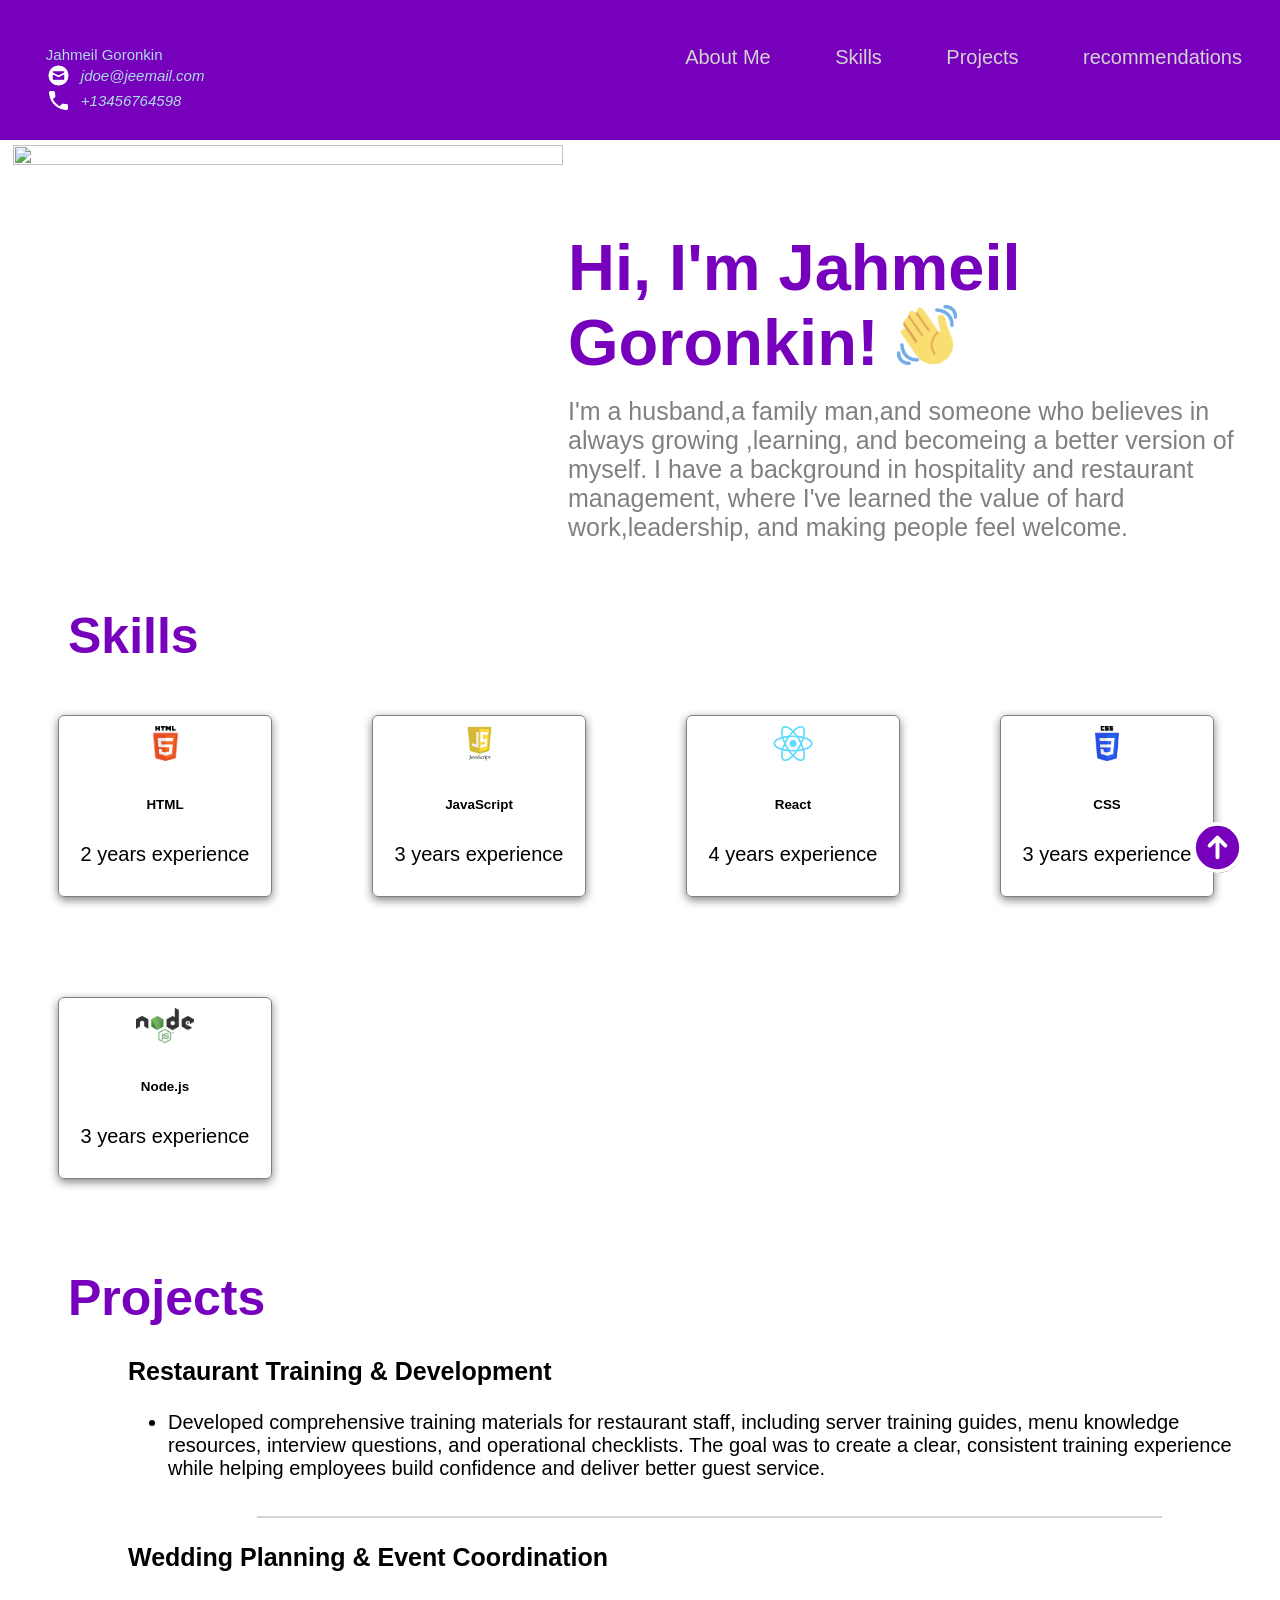
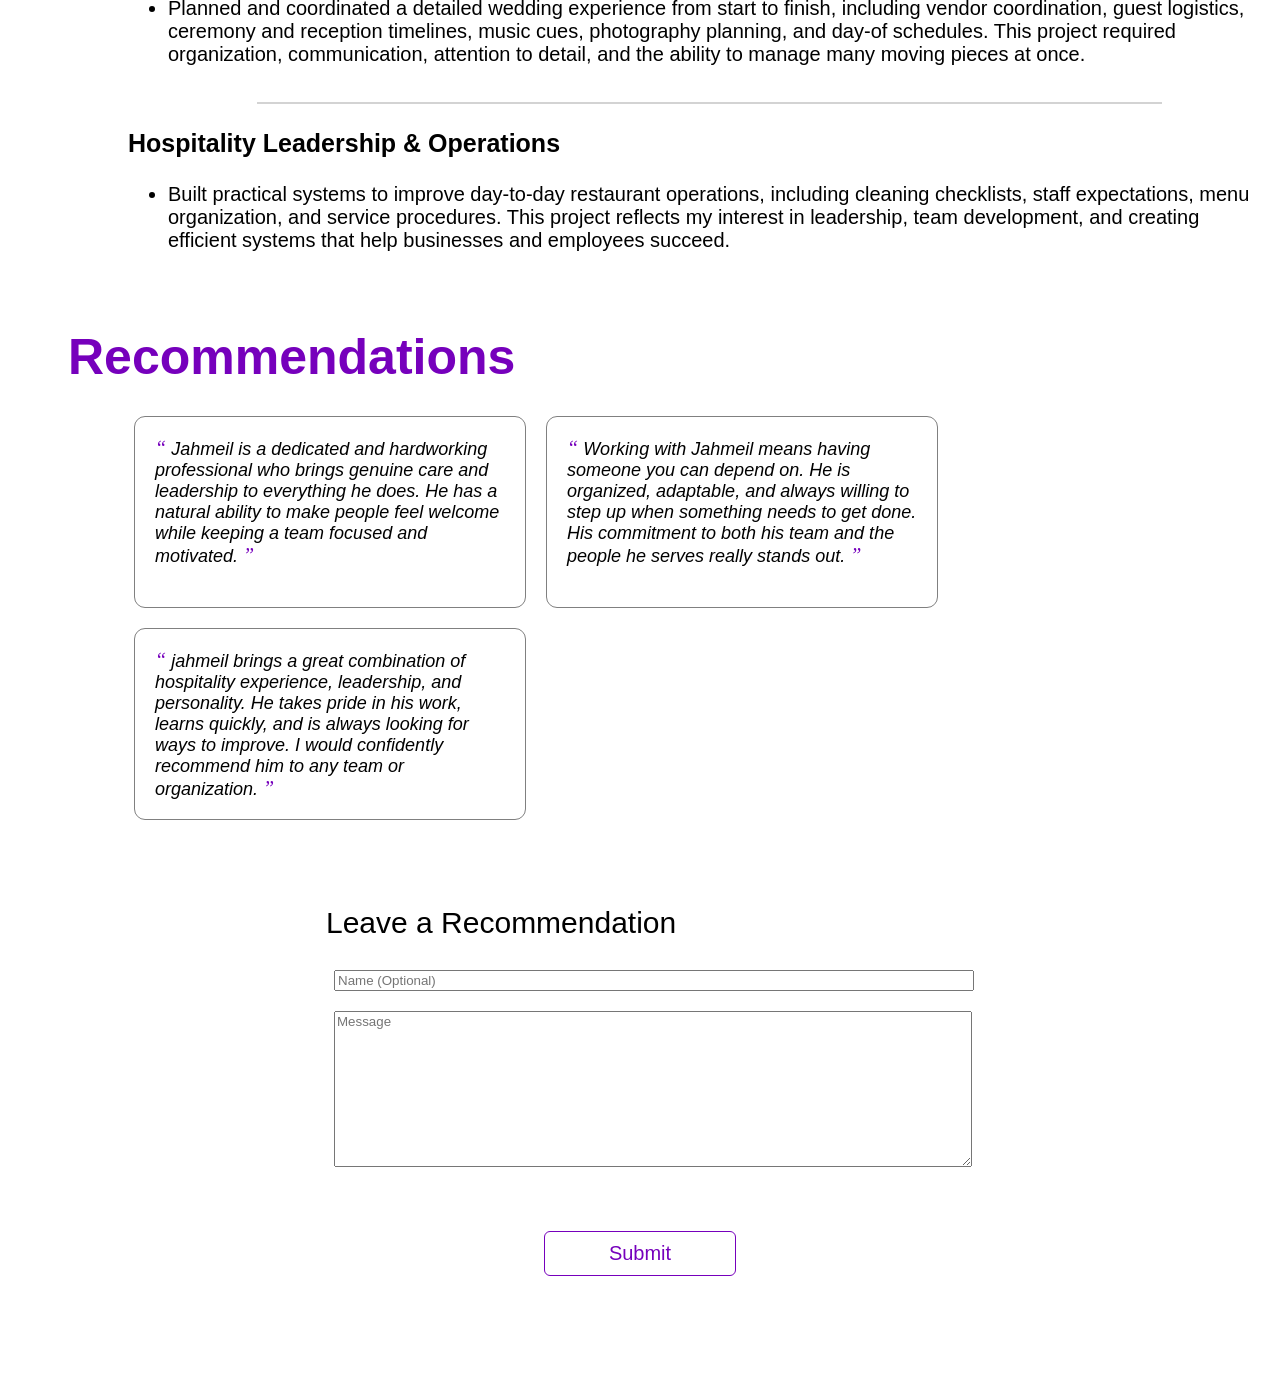
==== index.html @ 229aa53d "Add files via upload adding index.js, style.css & script.js" ====
<!DOCTYPE html>
<html>
  <head>
    <title>Jahmeil Goronkin - Portfolio</title>
    <link rel="stylesheet" href="./style.css"/>
    <script src="./script.js"></script>
  </head>
  <body>
    <!-- Navigation Bar -->
    <nav>
      <div id="home">
        <div class="profile_name">
          Jahmeil Goronkin
          <div class="contact_info">
            <img src="html_finalprojimages/envelope.png" alt="https://icons8.com/icon/124377/circled-envelope"/>
          jdoe@jeemail.com
        </div>
        <div style="clear:both;"></div>
        <div class="contact_info">
          <img src="html_finalprojimages/phone.png" alt="https://icons8.com/icon/124377/circled-envelope"/>
          +13456764598

        </div>
        </div>
        <div class="topdiv">
          <a class="topmenu" href="#about-me">About Me</a>
          <a class="topmenu" href="#Skills">Skills</a>
          <a class="topmenu" href="#Projects">Projects</a>
          <a class="topmenu" href="#Recommendations">recommendations</a>
          <!-- Add the links for Skills, Projects and Recommendation here -->

        </div>
      </div>    
    </nav>

    <!-- About Me -->
    <section id="about-me" class="container">
      <div>
        <img src="https://cdn.pixabay.com/photo/2026/09/01/17/53/creativecanvasdesign-ibex-10455058_1280.png" class="profile_image"/>
      </div>

      <div>
          <h1>
            Hi, I'm Jahmeil Goronkin! <img src="html_finalprojimages/waving-hand.png" width="60px"/>
          </h1>
          <p>
            I'm a husband,a family man,and someone who believes in always growing ,learning, and becomeing a better version of myself. I have a background in hospitality and restaurant management, where I've learned the value of hard work,leadership, and making people feel welcome.
          </p>
      </div>
    </section>
              
    <!-- Skills -->
    <section id="skills">
      <h2>Skills</h2>
      <div style="clear:both;"></div>

      <div class="all_skills">
        <div class="skill">
          <img src="html_finalprojimages/html5.png"/>
          <h6>HTML</h6>
          <p>2 years experience</p>
        </div>  

        <div class="skill">
          <img src="html_finalprojimages/js.jpeg"/>
          <h6>JavaScript</h6>
          <p>3 years experience</p>
        </div>  
        <div class="skill">
            <img src="html_finalprojimages/react.png"/>
            <h6>React</h6>
            <p>4 years experience</p>
          </div> 
          <div class="skill">
            <img src="html_finalprojimages/CSS3.png"/>
            <h6>CSS</h6>
            <p>3 years experience</p>
          </div>   
          <div class="skill">
            <img src="html_finalprojimages/node.png"/>
            <h6>Node.js</h6>
            <p>3 years experience</p>
          </div>  

        <!-- Add more skills here -->


      </div>
    </section>
          
    <!-- Projects -->
    <section class="projects" id="projects">
      <h2>
        Projects
      </h2>
      <div style="clear:both;"></div>

        <div id="projects-container" class="projects-container">
          <div class="project-card">
            <h3>Restaurant Training & Development</h3>
            <ul>
              <li>Developed comprehensive training materials for restaurant staff, including server training guides, menu knowledge resources, interview questions, and operational checklists. The goal was to create a clear, consistent training experience while helping employees build confidence and deliver better guest service.

              </li>
            </ul>
          </div>
          <hr>
          <div class="project-card">
            <h3>Wedding Planning & Event Coordination</h3>
            <ul>
              <li>Planned and coordinated a detailed wedding experience from start to finish, including vendor coordination, guest logistics, ceremony and reception timelines, music cues, photography planning, and day-of schedules. This project required organization, communication, attention to detail, and the ability to manage many moving pieces at once.</li>
            </ul>
          </div>
          <hr>
          <div class="project-card">
            <h3>Hospitality Leadership & Operations</h3>
            <ul>
              <li>Built practical systems to improve day-to-day restaurant operations, including cleaning checklists, staff expectations, menu organization, and service procedures. This project reflects my interest in leadership, team development, and creating efficient systems that help businesses and employees succeed.</li>
            </ul>
          </div>
    </div>
    </section>
    <div style="clear:both;"></div>

    <!-- Recommendations -->
    <section id="recommendations">
      <h2>Recommendations</h2>
      <div style="clear:both;"></div>
      <div class="all_recommendations" id="all_recommendations">
        <div class="recommendation">
          <span>&#8220;</span>
          Jahmeil is a dedicated and hardworking professional who brings genuine care and leadership to everything he does. He has a natural ability to make people feel welcome while keeping a team focused and motivated.
          <span>&#8221;</span>
        </div>
        <div class="recommendation">
          <span>&#8220;</span>
          Working with Jahmeil means having someone you can depend on. He is organized, adaptable, and always willing to step up when something needs to get done. His commitment to both his team and the people he serves really stands out.
          <span>&#8221;</span>
        </div>
        <div class="recommendation">
          <span>&#8220;</span>
          jahmeil brings a great combination of hospitality experience, leadership, and personality. He takes pride in his work, learns quickly, and is always looking for ways to improve. I would confidently recommend him to any team or organization.
          <span>&#8221;</span>
        </div>
      </div>
    </section>

    <!-- Recommendation Form -->
    <section id="contact">
      <div class="flex_center">
        <fieldset>
          <legend class="introduction">Leave a Recommendation</legend>          
          <input type="text" placeholder="Name (Optional)"> <br/>
          <textarea id="new_recommendation" cols="500" rows="10" placeholder="Message"></textarea>
          <div class="flex_center">
            <button id="recommend_btn" onclick="addRecommendation()">Submit</button>
          </div>
        </fieldset>
      </div>
    </section>

    <div class="iconbutton">
      <a href="#home">
        <svg xmlns="http://www.w3.org/2000/svg" fill="none" viewBox="0 0 24 24" stroke-width="1.5" stroke="white" width="63px">
            <path stroke-linecap="round" stroke-linejoin="round" d="M15 11.25l-3-3m0 0l-3 3m3-3v7.5M21 12a9 9 0 11-18 0 9 9 0 0118 0z" />
          </svg>
          
        <!--Add the code here for the logo to appear and the icon to be actionable-->
      </a>
    </div>

    <div class="popup" id="popup" class="flex_center">
      <img src="html_finalprojimages/checkmark--outline.svg"/>
      <h3>Thanks for leaving a recommendation!</h3>
      <button onclick="showPopup(false)">Ok</button>
    </div>
  </body>
</html>
---- style.css ----
body {
  font-family: 'Trebuchet MS', 'Lucida Sans Unicode', 'Lucida Grande', 'Lucida Sans', Arial, sans-serif;
}

/* Navigation Bar */

#home {
  background-color:  #7600bc;
  padding-bottom: 1cm;
  margin-left:-1cm;
  margin-right:-1cm;
  margin-top:-1cm;
  padding-top: 2cm;
  padding-bottom: 2cm;
  height: 5mm;
 }

.topmenu {
  color: lightgray;
  margin: 10px;
  padding: 20px;
  font-size: 20px;
  text-decoration:none;
}

.topmenu:hover {
  color: white;
  font-weight: bolder;
  text-decoration: underline;
  /* Add the styles here */
}

.topdiv {
  float: right;
  padding-right: 1cm;
}

.profile_name {
  float: left;
  padding-left: 2cm;
  color: lightblue;
  font-size: 15px;
}

.profile_name .contact_info {
  font-size: 15px;
  font-style: italic;
  display: flex;
  align-items: center;
  flex-direction: row;
}

.contact_info img {
  width:25px;
  margin-right: 10px;
  float:left;
}

/* Titles */

h2 {
  text-align: justify;
  font-size: 50px;
  text-align: center;
  float: left;
  color: #7600bc;
  margin: 30px;
  margin-left: 60px;
  margin-top: 40px;
  margin-bottom: 0px;
}

.introduction {
  text-align: justify;
  font-size: 30px;
  text-align: center;
  float: left;
  margin-top: 30px;
  margin-bottom: 20px;
  animation-duration: 5s;
  position: relative;
}

/* Used in the About Me sections */

.container {
  display: flex;
}

/* About Me */

.about-me {
  display: flex;
  align-items: center;
}

#about-me h1 {
  font-size: 65px;
  margin-top: 90px;
  color: #7600bc;
}

#about-me p {
  font-size: 25px;
  color: rgb(128, 128, 128);
  margin-top: -1cm;
}

.profile_image {
  width: 550px;
  height: fit-content;
  vertical-align: middle;
  margin: 5px;
}

/* Skills */

.all_skills {
  display: flex;
  flex-direction: row;
  flex-flow: wrap;
}

.skill {
  border: 1px solid gray;
  display: block;
  border-radius: 6px;
  text-align: center;
  margin: 50px;
  padding: 10px;
  width: 2in;
  font-size: 20px;
  box-shadow: 0 3px 10px gray;
}

.skill img {
  height: 35px;
  align-items: center;
}

.skills h6 {
  align-items: center;
  font-size: 20px;
  margin-block-start: 8px;
  margin-block-end: 5px;
  font-weight: bold;
} 

.skills p {
  align-items: center;
  font-size: 15px;
  color: gray;
  margin-block-start: 5px;
  margin-block-end: 5px;
} 

.flex_center {
  display: flex;
  align-items: center;
  justify-content: center;
}

/* Projects */

.projects-container {
  margin-top: 30px;
  margin-left: 60px;
}

.projects-container hr {
  border: 1px solid lightgray;
  width: 75%;
  margin-left: 5cm;
}

.project-card {
  margin: 0 15px 15px 30px;
  padding-bottom: 5px;
}

.project-card h3 {
  font-size: 25px;
  margin-left: 30px;
}

.project-card li {
  font-size: 20px;
  margin-left: 30px;
}

/* Recommendations */

.all_recommendations {
  display: flex;
  align-items: center;
  margin-left: 1in;
  flex-direction: row;
  flex-flow: wrap;
  padding: 20px;
}

.recommendation {
  font-style: italic;
  text-align: left;
  width: 21.875rem;
  padding: 1rem;
  background-color: #fff;
  border-radius: 11px;
  box-shadow: 0 3px 10px var(--primary-shadow);
  padding: 20px;
  margin: 10px;
  border:1px solid gray;
  font-size: 18px;
  height:150px
}

.recommendation span {
  color: #7600bc;
  font-size: 20px;
  font-family: 'Times New Roman', Times, serif;
}

/* Scroll to Top Button */

.iconbutton{
  width: 48px;
  height: 48px;
  border-radius: 100%;
  background-color: #7600bc;
  display: flex;
  align-items: center;
  justify-content: center;
  position: fixed;
  right: 3%;
  bottom: 3%;
  cursor: pointer;
}

/* Form Pop-up */

.popup {
  width:400px;
  background-color: #e8bcf0;
  border-radius: 3mm;
  top: 50%;
  left:50%;
  transform: translate(-50%,-50%);
  text-align: center;
  position: fixed;
  /* padding: 30px; */
  visibility: hidden;
}

.popup img {
  padding-top: 20px;
}

.popup button {
  background-color: #fff;
  border: 1px solid #7600bc;
  color: #7600bc;
  display: block;
  border-radius: 6px;
  text-align: center;
  margin: 50px;
  padding: 10px;
  width: 2in;
  font-size: 20px;
  margin-left: 25%;
}

.popup button:hover {
  background-color: #fff;
  border: 2px solid #7600bc;
  color: #7600bc;
  display: block;
  font-weight: bolder;
  text-align: center;
  cursor: pointer;
  margin-left: 25%;
}

/* Recommendation Form */

input, textarea {
  font-family: 'Trebuchet MS', 'Lucida Sans Unicode', 'Lucida Grande', 'Lucida Sans', Arial, sans-serif; 
  margin: 10px;  
  width:100%;
}

fieldset {
  display: flexbox;
  align-content: center;
  justify-content: center;  
  padding: 25px; 
  margin-left: 50px; 
  margin-right: 50px;   
  border: thin solid white;
  width: 50%;
}

/* Buttons */

button {
  background-color: #fff;
  border: 1px solid #7600bc;
  color: #7600bc;
  display: block;
  border-radius: 6px;
  text-align: center;
  margin: 50px;
  padding: 10px;
  width: 2in;
  font-size: 20px;
}

button:hover {
  background-color: #7600bc;
  border: 1px solid #7600bc;
  color: #fff;
  display: block;
  border-radius: 6px;
  text-align: center;
  cursor: pointer;
}
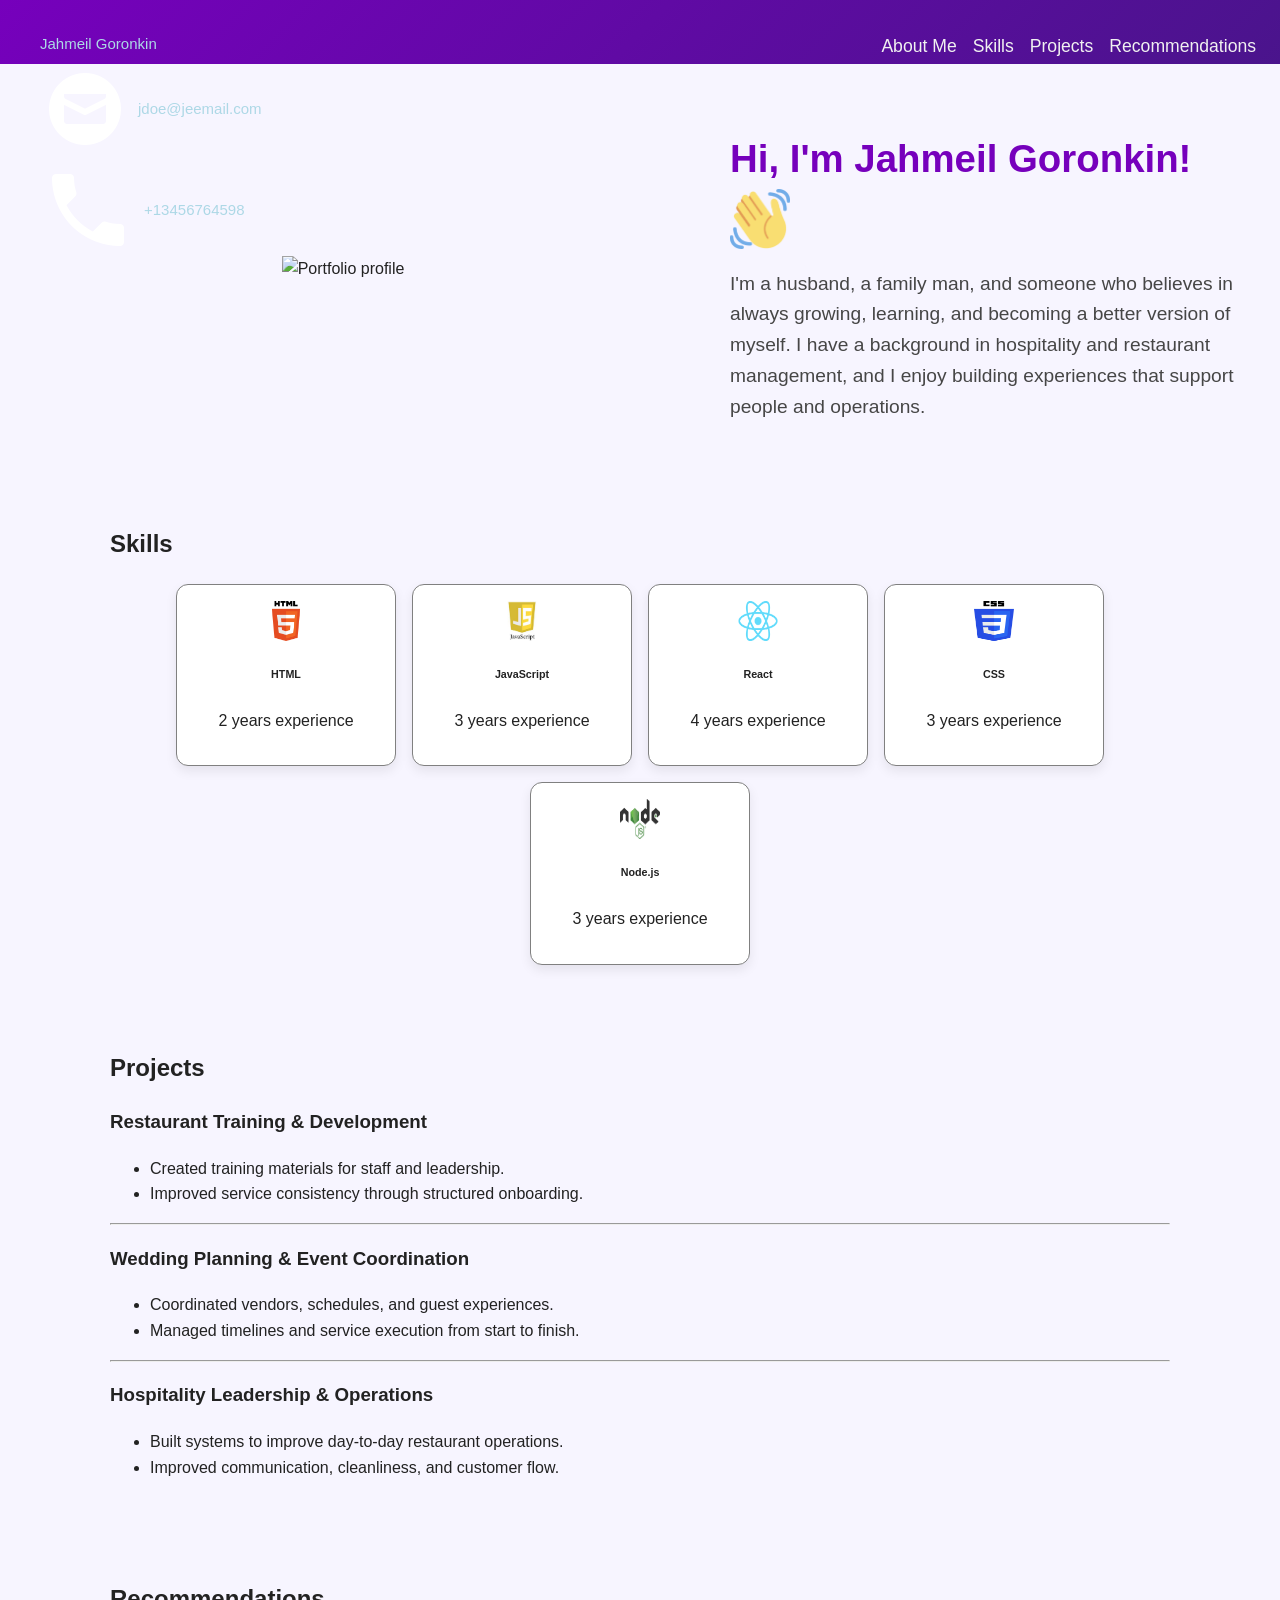
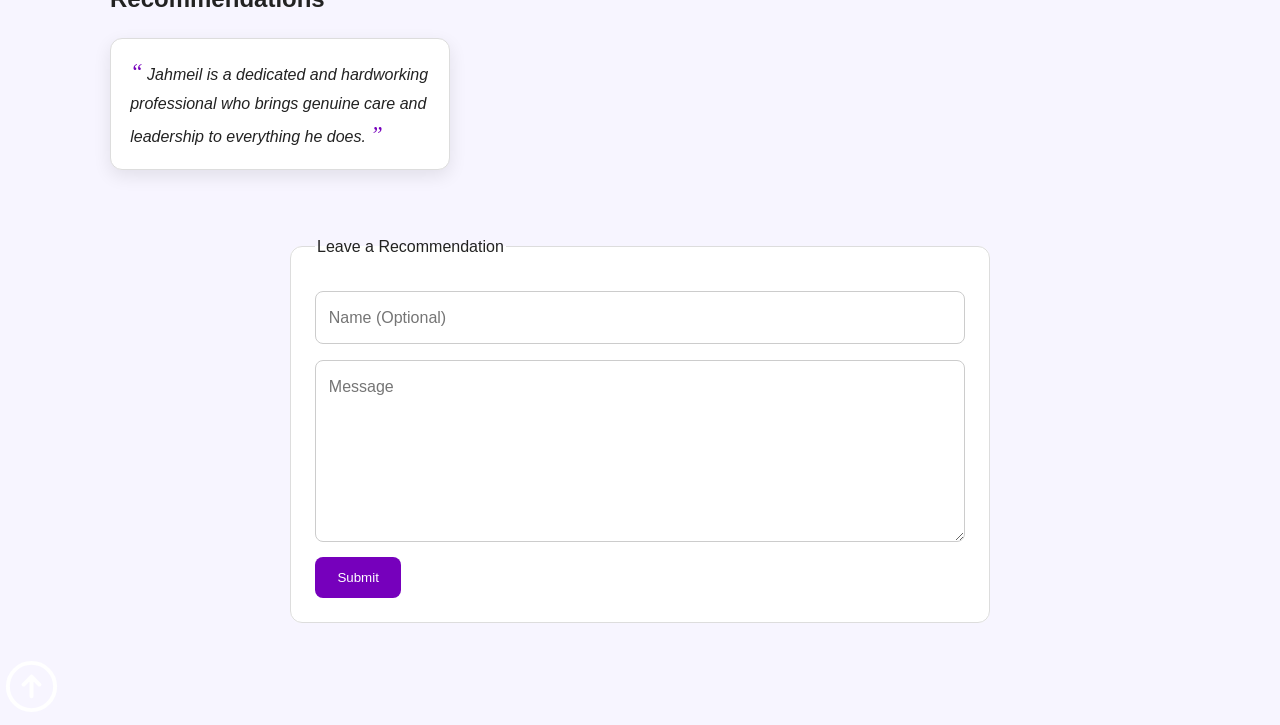
==== commit a00e6c14: "Improve portfolio layout, responsiveness, and accessibility while polishing content and recommendati" ====
--- a/index.html
+++ b/index.html
@@ -1,178 +1,157 @@
 <!DOCTYPE html>
-<html>
+<html lang="en">
   <head>
+    <meta charset="UTF-8" />
+    <meta name="viewport" content="width=device-width, initial-scale=1.0" />
     <title>Jahmeil Goronkin - Portfolio</title>
-    <link rel="stylesheet" href="./style.css"/>
-    <script src="./script.js"></script>
+    <link rel="stylesheet" href="./style.css" />
+    <script defer src="./script.js"></script>
   </head>
   <body>
-    <!-- Navigation Bar -->
     <nav>
       <div id="home">
         <div class="profile_name">
           Jahmeil Goronkin
           <div class="contact_info">
-            <img src="html_finalprojimages/envelope.png" alt="https://icons8.com/icon/124377/circled-envelope"/>
-          jdoe@jeemail.com
+            <img src="html_finalprojimages/envelope.png" alt="Email icon" />
+            jdoe@jeemail.com
+          </div>
+          <div class="contact_info">
+            <img src="html_finalprojimages/phone.png" alt="Phone icon" />
+            +13456764598
+          </div>
         </div>
-        <div style="clear:both;"></div>
-        <div class="contact_info">
-          <img src="html_finalprojimages/phone.png" alt="https://icons8.com/icon/124377/circled-envelope"/>
-          +13456764598
 
-        </div>
-        </div>
         <div class="topdiv">
           <a class="topmenu" href="#about-me">About Me</a>
-          <a class="topmenu" href="#Skills">Skills</a>
-          <a class="topmenu" href="#Projects">Projects</a>
-          <a class="topmenu" href="#Recommendations">recommendations</a>
-          <!-- Add the links for Skills, Projects and Recommendation here -->
-
+          <a class="topmenu" href="#skills">Skills</a>
+          <a class="topmenu" href="#projects">Projects</a>
+          <a class="topmenu" href="#recommendations">Recommendations</a>
         </div>
-      </div>    
+      </div>
     </nav>
 
-    <!-- About Me -->
-    <section id="about-me" class="container">
-      <div>
-        <img src="https://cdn.pixabay.com/photo/2026/09/01/17/53/creativecanvasdesign-ibex-10455058_1280.png" class="profile_image"/>
-      </div>
+    <main>
+      <section id="about-me" class="container">
+        <div>
+          <img
+            src="https://cdn.pixabay.com/photo/2026/09/01/17/53/creativecanvasdesign-ibex-10455058_1280.png"
+            class="profile_image"
+            alt="Portfolio profile"
+          />
+        </div>
 
-      <div>
+        <div>
           <h1>
-            Hi, I'm Jahmeil Goronkin! <img src="html_finalprojimages/waving-hand.png" width="60px"/>
+            Hi, I'm Jahmeil Goronkin!
+            <img src="html_finalprojimages/waving-hand.png" width="60" alt="Waving hand" />
           </h1>
           <p>
-            I'm a husband,a family man,and someone who believes in always growing ,learning, and becomeing a better version of myself. I have a background in hospitality and restaurant management, where I've learned the value of hard work,leadership, and making people feel welcome.
+            I'm a husband, a family man, and someone who believes in always growing,
+            learning, and becoming a better version of myself. I have a background in
+            hospitality and restaurant management, and I enjoy building experiences
+            that support people and operations.
           </p>
-      </div>
-    </section>
-              
-    <!-- Skills -->
-    <section id="skills">
-      <h2>Skills</h2>
-      <div style="clear:both;"></div>
+        </div>
+      </section>
 
-      <div class="all_skills">
-        <div class="skill">
-          <img src="html_finalprojimages/html5.png"/>
-          <h6>HTML</h6>
-          <p>2 years experience</p>
-        </div>  
-
-        <div class="skill">
-          <img src="html_finalprojimages/js.jpeg"/>
-          <h6>JavaScript</h6>
-          <p>3 years experience</p>
-        </div>  
-        <div class="skill">
-            <img src="html_finalprojimages/react.png"/>
+      <section id="skills">
+        <h2>Skills</h2>
+        <div class="all_skills">
+          <div class="skill">
+            <img src="html_finalprojimages/html5.png" alt="HTML icon" />
+            <h6>HTML</h6>
+            <p>2 years experience</p>
+          </div>
+          <div class="skill">
+            <img src="html_finalprojimages/js.jpeg" alt="JavaScript icon" />
+            <h6>JavaScript</h6>
+            <p>3 years experience</p>
+          </div>
+          <div class="skill">
+            <img src="html_finalprojimages/react.png" alt="React icon" />
             <h6>React</h6>
             <p>4 years experience</p>
-          </div> 
+          </div>
           <div class="skill">
-            <img src="html_finalprojimages/CSS3.png"/>
+            <img src="html_finalprojimages/CSS3.png" alt="CSS icon" />
             <h6>CSS</h6>
             <p>3 years experience</p>
-          </div>   
+          </div>
           <div class="skill">
-            <img src="html_finalprojimages/node.png"/>
+            <img src="html_finalprojimages/node.png" alt="Node.js icon" />
             <h6>Node.js</h6>
             <p>3 years experience</p>
-          </div>  
+          </div>
+        </div>
+      </section>
 
-        <!-- Add more skills here -->
-
-
-      </div>
-    </section>
-          
-    <!-- Projects -->
-    <section class="projects" id="projects">
-      <h2>
-        Projects
-      </h2>
-      <div style="clear:both;"></div>
-
-        <div id="projects-container" class="projects-container">
+      <section id="projects" class="projects">
+        <h2>Projects</h2>
+        <div class="projects-container">
           <div class="project-card">
             <h3>Restaurant Training & Development</h3>
             <ul>
-              <li>Developed comprehensive training materials for restaurant staff, including server training guides, menu knowledge resources, interview questions, and operational checklists. The goal was to create a clear, consistent training experience while helping employees build confidence and deliver better guest service.
-
-              </li>
+              <li>Created training materials for staff and leadership.</li>
+              <li>Improved service consistency through structured onboarding.</li>
             </ul>
           </div>
-          <hr>
+          <hr />
           <div class="project-card">
             <h3>Wedding Planning & Event Coordination</h3>
             <ul>
-              <li>Planned and coordinated a detailed wedding experience from start to finish, including vendor coordination, guest logistics, ceremony and reception timelines, music cues, photography planning, and day-of schedules. This project required organization, communication, attention to detail, and the ability to manage many moving pieces at once.</li>
+              <li>Coordinated vendors, schedules, and guest experiences.</li>
+              <li>Managed timelines and service execution from start to finish.</li>
             </ul>
           </div>
-          <hr>
+          <hr />
           <div class="project-card">
             <h3>Hospitality Leadership & Operations</h3>
             <ul>
-              <li>Built practical systems to improve day-to-day restaurant operations, including cleaning checklists, staff expectations, menu organization, and service procedures. This project reflects my interest in leadership, team development, and creating efficient systems that help businesses and employees succeed.</li>
+              <li>Built systems to improve day-to-day restaurant operations.</li>
+              <li>Improved communication, cleanliness, and customer flow.</li>
             </ul>
           </div>
-    </div>
-    </section>
-    <div style="clear:both;"></div>
+        </div>
+      </section>
 
-    <!-- Recommendations -->
-    <section id="recommendations">
-      <h2>Recommendations</h2>
-      <div style="clear:both;"></div>
-      <div class="all_recommendations" id="all_recommendations">
-        <div class="recommendation">
-          <span>&#8220;</span>
-          Jahmeil is a dedicated and hardworking professional who brings genuine care and leadership to everything he does. He has a natural ability to make people feel welcome while keeping a team focused and motivated.
-          <span>&#8221;</span>
+      <section id="recommendations">
+        <h2>Recommendations</h2>
+        <div class="all_recommendations" id="all_recommendations">
+          <div class="recommendation">
+            <span>“</span>
+            Jahmeil is a dedicated and hardworking professional who brings genuine care and leadership to everything he does.
+            <span>”</span>
+          </div>
         </div>
-        <div class="recommendation">
-          <span>&#8220;</span>
-          Working with Jahmeil means having someone you can depend on. He is organized, adaptable, and always willing to step up when something needs to get done. His commitment to both his team and the people he serves really stands out.
-          <span>&#8221;</span>
+      </section>
+
+      <section id="contact">
+        <div class="flex_center">
+          <fieldset>
+            <legend class="introduction">Leave a Recommendation</legend>
+            <input type="text" placeholder="Name (Optional)" aria-label="Name" />
+            <textarea id="new_recommendation" rows="6" placeholder="Message" aria-label="Recommendation"></textarea>
+            <div class="flex_center">
+              <button id="recommend_btn" type="button" onclick="addRecommendation()">Submit</button>
+            </div>
+          </fieldset>
         </div>
-        <div class="recommendation">
-          <span>&#8220;</span>
-          jahmeil brings a great combination of hospitality experience, leadership, and personality. He takes pride in his work, learns quickly, and is always looking for ways to improve. I would confidently recommend him to any team or organization.
-          <span>&#8221;</span>
-        </div>
-      </div>
-    </section>
+      </section>
+    </main>
 
-    <!-- Recommendation Form -->
-    <section id="contact">
-      <div class="flex_center">
-        <fieldset>
-          <legend class="introduction">Leave a Recommendation</legend>          
-          <input type="text" placeholder="Name (Optional)"> <br/>
-          <textarea id="new_recommendation" cols="500" rows="10" placeholder="Message"></textarea>
-          <div class="flex_center">
-            <button id="recommend_btn" onclick="addRecommendation()">Submit</button>
-          </div>
-        </fieldset>
-      </div>
-    </section>
-
-    <div class="iconbutton">
-      <a href="#home">
+    <div class="iconbutton" aria-label="Scroll to top">
+      <a href="#home" aria-label="Scroll to top">
         <svg xmlns="http://www.w3.org/2000/svg" fill="none" viewBox="0 0 24 24" stroke-width="1.5" stroke="white" width="63px">
-            <path stroke-linecap="round" stroke-linejoin="round" d="M15 11.25l-3-3m0 0l-3 3m3-3v7.5M21 12a9 9 0 11-18 0 9 9 0 0118 0z" />
-          </svg>
-          
-        <!--Add the code here for the logo to appear and the icon to be actionable-->
+          <path stroke-linecap="round" stroke-linejoin="round" d="M15 11.25l-3-3m0 0l-3 3m3-3v7.5M21 12a9 9 0 11-18 0 9 9 0 0118 0z" />
+        </svg>
       </a>
     </div>
 
-    <div class="popup" id="popup" class="flex_center">
-      <img src="html_finalprojimages/checkmark--outline.svg"/>
+    <div class="popup" id="popup" aria-hidden="true">
+      <img src="html_finalprojimages/checkmark--outline.svg" alt="Success check mark" />
       <h3>Thanks for leaving a recommendation!</h3>
-      <button onclick="showPopup(false)">Ok</button>
+      <button type="button" onclick="showPopup(false)">Ok</button>
     </div>
   </body>
 </html>
--- a/style.css
+++ b/style.css
@@ -1,325 +1,196 @@
-body {
-  font-family: 'Trebuchet MS', 'Lucida Sans Unicode', 'Lucida Grande', 'Lucida Sans', Arial, sans-serif;
+* {
+  box-sizing: border-box;
 }
 
-/* Navigation Bar */
+html {
+  scroll-behavior: smooth;
+}
+
+body {
+  margin: 0;
+  font-family: "Trebuchet MS", "Lucida Sans Unicode", "Lucida Grande", "Lucida Sans", Arial, sans-serif;
+  line-height: 1.6;
+  color: #222;
+  background: #f7f5ff;
+}
+
+img {
+  max-width: 100%;
+  display: block;
+}
 
 #home {
-  background-color:  #7600bc;
-  padding-bottom: 1cm;
-  margin-left:-1cm;
-  margin-right:-1cm;
-  margin-top:-1cm;
-  padding-top: 2cm;
-  padding-bottom: 2cm;
-  height: 5mm;
- }
-
-.topmenu {
-  color: lightgray;
-  margin: 10px;
-  padding: 20px;
-  font-size: 20px;
-  text-decoration:none;
+  background: linear-gradient(135deg, #7600bc, #4a148c);
+  padding: 2rem 1.5rem;
 }
 
-.topmenu:hover {
-  color: white;
-  font-weight: bolder;
-  text-decoration: underline;
-  /* Add the styles here */
+.profile_name {
+  float: left;
+  color: lightblue;
+  font-size: 15px;
+  padding-left: 1rem;
+}
+
+.contact_info {
+  display: flex;
+  align-items: center;
+  gap: 0.5rem;
+  margin-top: 0.5rem;
 }
 
 .topdiv {
   float: right;
-  padding-right: 1cm;
+  display: flex;
+  gap: 1rem;
+  flex-wrap: wrap;
 }
 
-.profile_name {
-  float: left;
-  padding-left: 2cm;
-  color: lightblue;
-  font-size: 15px;
+.topmenu {
+  color: #f1f1f1;
+  text-decoration: none;
+  font-size: 1.1rem;
 }
 
-.profile_name .contact_info {
-  font-size: 15px;
-  font-style: italic;
-  display: flex;
-  align-items: center;
-  flex-direction: row;
+.topmenu:hover {
+  color: #fff;
+  font-weight: 700;
+  text-decoration: underline;
 }
 
-.contact_info img {
-  width:25px;
-  margin-right: 10px;
-  float:left;
+.container,
+#skills,
+#projects,
+#recommendations,
+#contact {
+  max-width: 1100px;
+  margin: 0 auto;
+  padding: 2rem 1.25rem;
 }
 
-/* Titles */
-
-h2 {
-  text-align: justify;
-  font-size: 50px;
-  text-align: center;
-  float: left;
-  color: #7600bc;
-  margin: 30px;
-  margin-left: 60px;
-  margin-top: 40px;
-  margin-bottom: 0px;
-}
-
-.introduction {
-  text-align: justify;
-  font-size: 30px;
-  text-align: center;
-  float: left;
-  margin-top: 30px;
-  margin-bottom: 20px;
-  animation-duration: 5s;
-  position: relative;
-}
-
-/* Used in the About Me sections */
-
-.container {
-  display: flex;
-}
-
-/* About Me */
-
-.about-me {
-  display: flex;
+#about-me {
+  display: grid;
+  grid-template-columns: 1.1fr 1.4fr;
   align-items: center;
+  gap: 2rem;
 }
 
 #about-me h1 {
-  font-size: 65px;
-  margin-top: 90px;
+  font-size: clamp(2.2rem, 3vw, 4rem);
   color: #7600bc;
+  margin-bottom: 1rem;
 }
 
 #about-me p {
-  font-size: 25px;
-  color: rgb(128, 128, 128);
-  margin-top: -1cm;
+  font-size: 1.2rem;
+  color: rgb(70, 70, 70);
 }
-
-.profile_image {
-  width: 550px;
-  height: fit-content;
-  vertical-align: middle;
-  margin: 5px;
-}
-
-/* Skills */
 
 .all_skills {
   display: flex;
-  flex-direction: row;
-  flex-flow: wrap;
+  flex-wrap: wrap;
+  justify-content: center;
+  gap: 1rem;
 }
 
 .skill {
   border: 1px solid gray;
-  display: block;
-  border-radius: 6px;
+  border-radius: 12px;
+  background: white;
+  padding: 1rem;
+  width: 220px;
   text-align: center;
-  margin: 50px;
-  padding: 10px;
-  width: 2in;
-  font-size: 20px;
-  box-shadow: 0 3px 10px gray;
+  box-shadow: 0 5px 12px rgba(0, 0, 0, 0.08);
 }
 
 .skill img {
-  height: 35px;
-  align-items: center;
-}
-
-.skills h6 {
-  align-items: center;
-  font-size: 20px;
-  margin-block-start: 8px;
-  margin-block-end: 5px;
-  font-weight: bold;
-} 
-
-.skills p {
-  align-items: center;
-  font-size: 15px;
-  color: gray;
-  margin-block-start: 5px;
-  margin-block-end: 5px;
-} 
-
-.flex_center {
-  display: flex;
-  align-items: center;
-  justify-content: center;
-}
-
-/* Projects */
-
-.projects-container {
-  margin-top: 30px;
-  margin-left: 60px;
-}
-
-.projects-container hr {
-  border: 1px solid lightgray;
-  width: 75%;
-  margin-left: 5cm;
-}
-
-.project-card {
-  margin: 0 15px 15px 30px;
-  padding-bottom: 5px;
-}
-
-.project-card h3 {
-  font-size: 25px;
-  margin-left: 30px;
-}
-
-.project-card li {
-  font-size: 20px;
-  margin-left: 30px;
-}
-
-/* Recommendations */
-
-.all_recommendations {
-  display: flex;
-  align-items: center;
-  margin-left: 1in;
-  flex-direction: row;
-  flex-flow: wrap;
-  padding: 20px;
+  width: 40px;
+  height: 40px;
+  margin: 0 auto 0.5rem;
 }
 
 .recommendation {
+  width: min(100%, 340px);
+  background: white;
+  border: 1px solid #ddd;
+  border-radius: 12px;
+  padding: 1rem 1.2rem;
+  box-shadow: 0 6px 18px rgba(0, 0, 0, 0.09);
   font-style: italic;
-  text-align: left;
-  width: 21.875rem;
-  padding: 1rem;
-  background-color: #fff;
-  border-radius: 11px;
-  box-shadow: 0 3px 10px var(--primary-shadow);
-  padding: 20px;
-  margin: 10px;
-  border:1px solid gray;
-  font-size: 18px;
-  height:150px
+}
+
+.recommendation p {
+  margin: 0;
+  display: inline;
 }
 
 .recommendation span {
   color: #7600bc;
-  font-size: 20px;
-  font-family: 'Times New Roman', Times, serif;
+  font-size: 1.4rem;
+  font-family: "Times New Roman", serif;
 }
 
-/* Scroll to Top Button */
-
-.iconbutton{
-  width: 48px;
-  height: 48px;
-  border-radius: 100%;
-  background-color: #7600bc;
-  display: flex;
-  align-items: center;
-  justify-content: center;
+.popup {
+  width: 400px;
+  max-width: 90vw;
+  background-color: #e8bcf0;
+  border-radius: 12px;
   position: fixed;
-  right: 3%;
-  bottom: 3%;
-  cursor: pointer;
-}
-
-/* Form Pop-up */
-
-.popup {
-  width:400px;
-  background-color: #e8bcf0;
-  border-radius: 3mm;
   top: 50%;
-  left:50%;
-  transform: translate(-50%,-50%);
+  left: 50%;
+  transform: translate(-50%, -50%);
   text-align: center;
-  position: fixed;
-  /* padding: 30px; */
+  padding: 1rem;
   visibility: hidden;
-}
-
-.popup img {
-  padding-top: 20px;
-}
-
-.popup button {
-  background-color: #fff;
-  border: 1px solid #7600bc;
-  color: #7600bc;
-  display: block;
-  border-radius: 6px;
-  text-align: center;
-  margin: 50px;
-  padding: 10px;
-  width: 2in;
-  font-size: 20px;
-  margin-left: 25%;
-}
-
-.popup button:hover {
-  background-color: #fff;
-  border: 2px solid #7600bc;
-  color: #7600bc;
-  display: block;
-  font-weight: bolder;
-  text-align: center;
-  cursor: pointer;
-  margin-left: 25%;
-}
-
-/* Recommendation Form */
-
-input, textarea {
-  font-family: 'Trebuchet MS', 'Lucida Sans Unicode', 'Lucida Grande', 'Lucida Sans', Arial, sans-serif; 
-  margin: 10px;  
-  width:100%;
+  z-index: 1000;
 }
 
 fieldset {
-  display: flexbox;
-  align-content: center;
-  justify-content: center;  
-  padding: 25px; 
-  margin-left: 50px; 
-  margin-right: 50px;   
-  border: thin solid white;
-  width: 50%;
+  width: min(100%, 700px);
+  margin: 0 auto;
+  padding: 1.5rem;
+  border: 1px solid #ddd;
+  border-radius: 12px;
+  background: white;
 }
 
-/* Buttons */
+input,
+textarea {
+  width: 100%;
+  margin: 0.5rem 0;
+  padding: 0.8rem;
+  border: 1px solid #ccc;
+  border-radius: 8px;
+  font: inherit;
+}
 
 button {
-  background-color: #fff;
-  border: 1px solid #7600bc;
-  color: #7600bc;
-  display: block;
-  border-radius: 6px;
-  text-align: center;
-  margin: 50px;
-  padding: 10px;
-  width: 2in;
-  font-size: 20px;
+  background: #7600bc;
+  color: white;
+  border: none;
+  border-radius: 8px;
+  padding: 0.8rem 1.4rem;
+  cursor: pointer;
+  transition: 0.2s ease;
 }
 
 button:hover {
-  background-color: #7600bc;
-  border: 1px solid #7600bc;
-  color: #fff;
-  display: block;
-  border-radius: 6px;
-  text-align: center;
-  cursor: pointer;
-}+  background: #4a148c;
+}
+
+@media (max-width: 768px) {
+  #about-me {
+    grid-template-columns: 1fr;
+  }
+
+  .topdiv {
+    float: none;
+    width: 100%;
+    justify-content: center;
+    margin-top: 1rem;
+  }
+
+  .profile_name {
+    float: none;
+    padding-left: 0;
+  }
+}
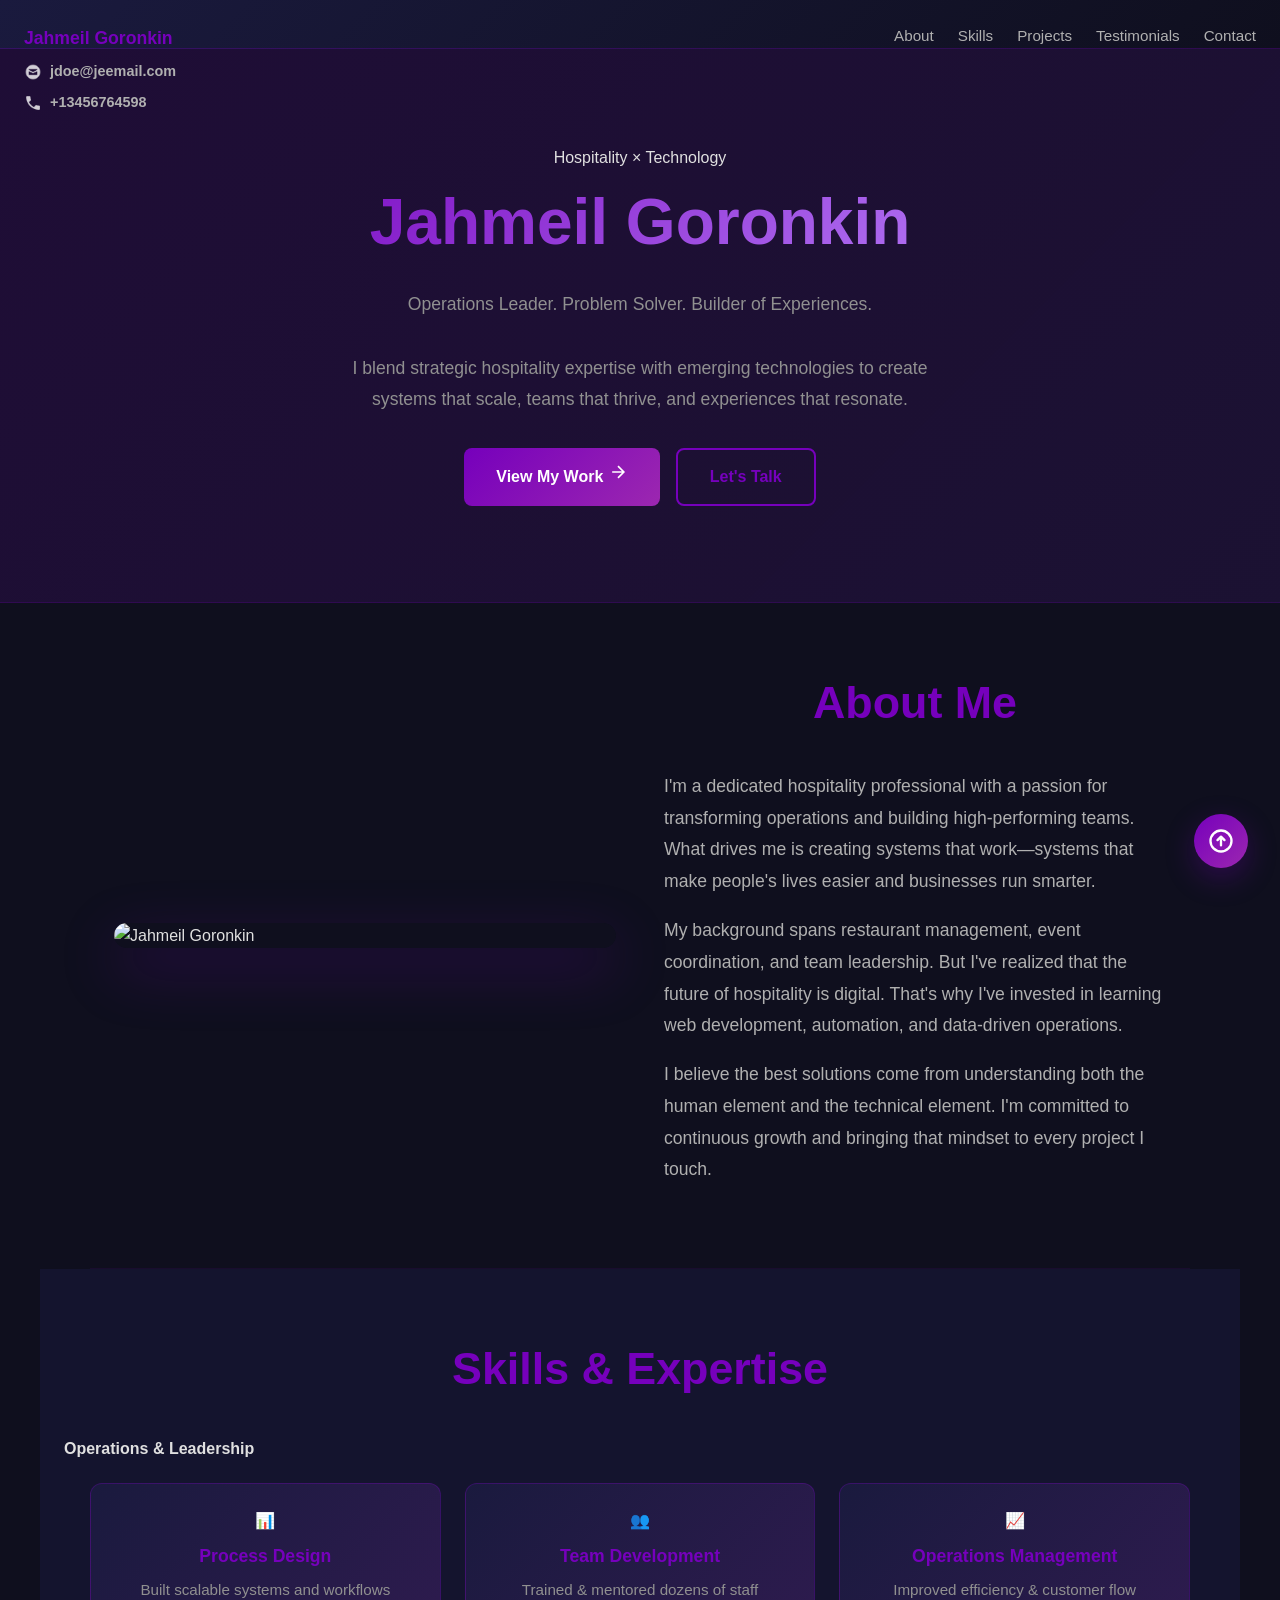
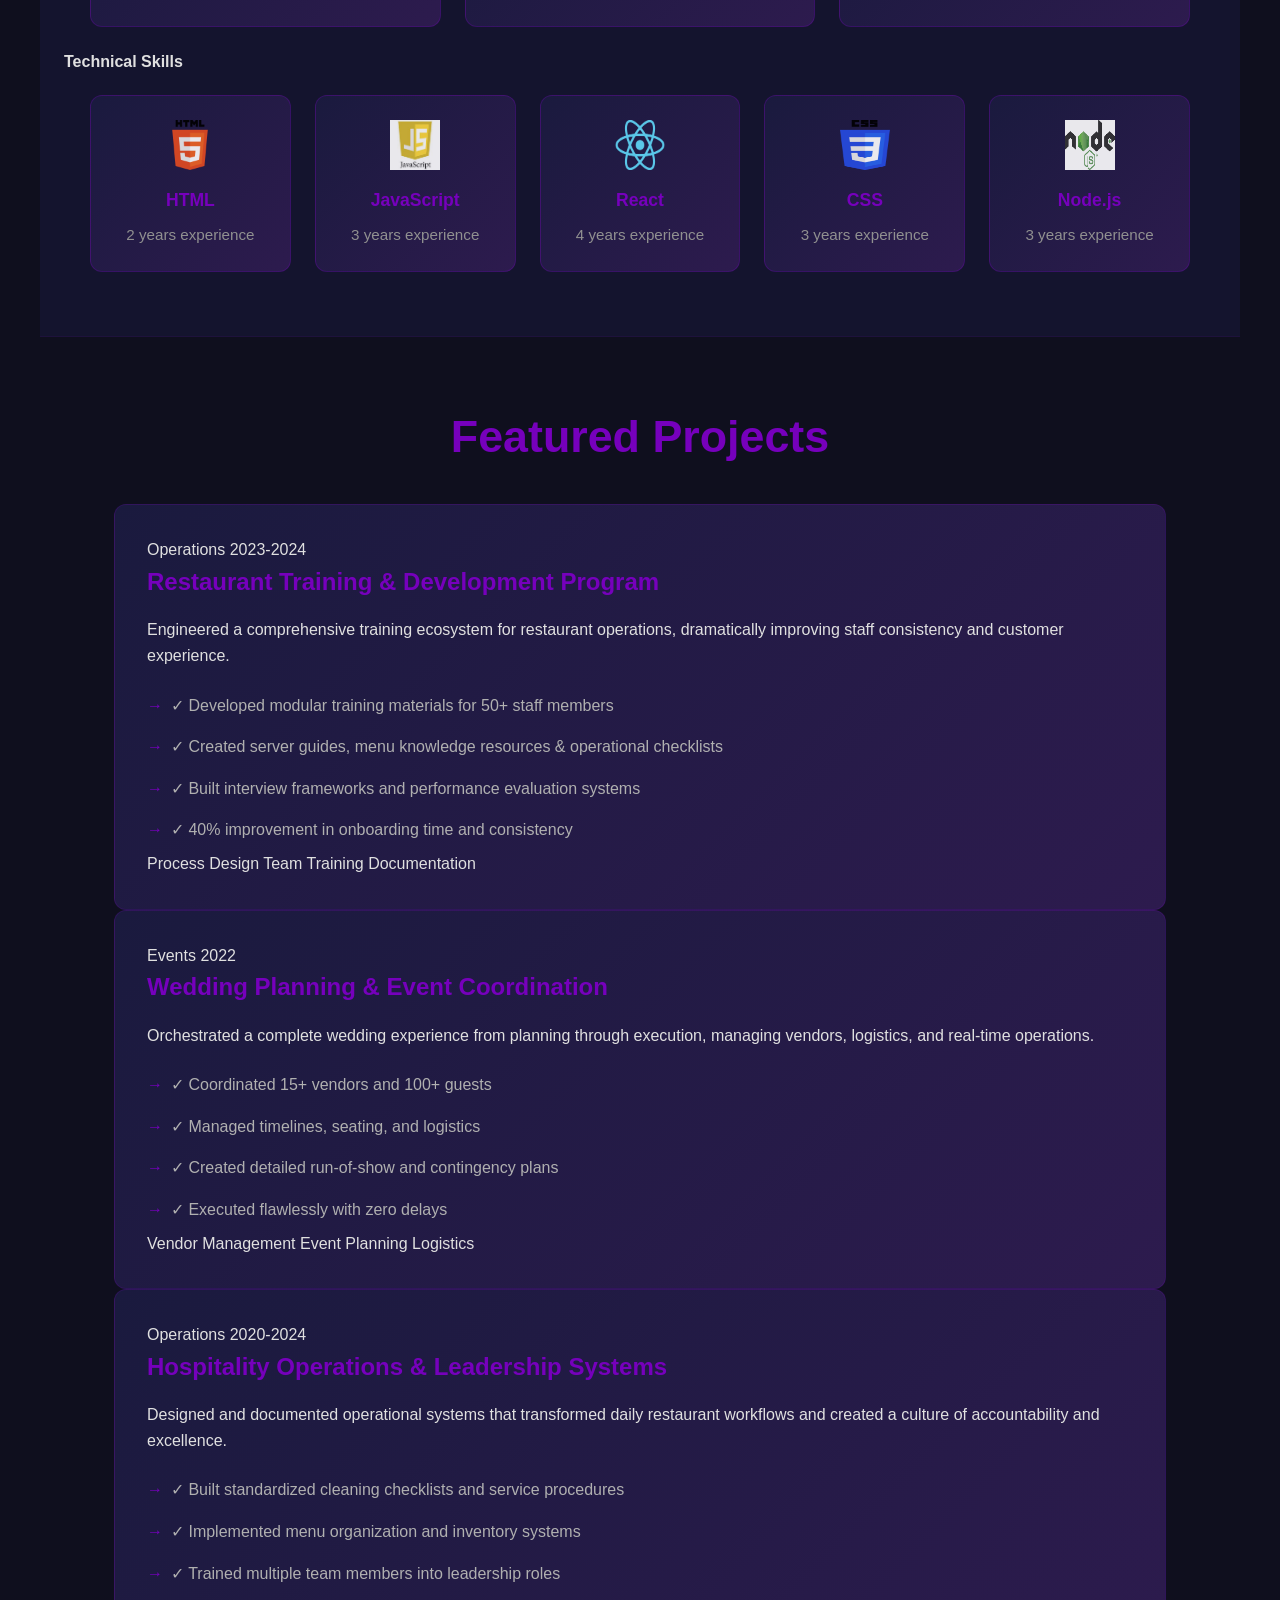
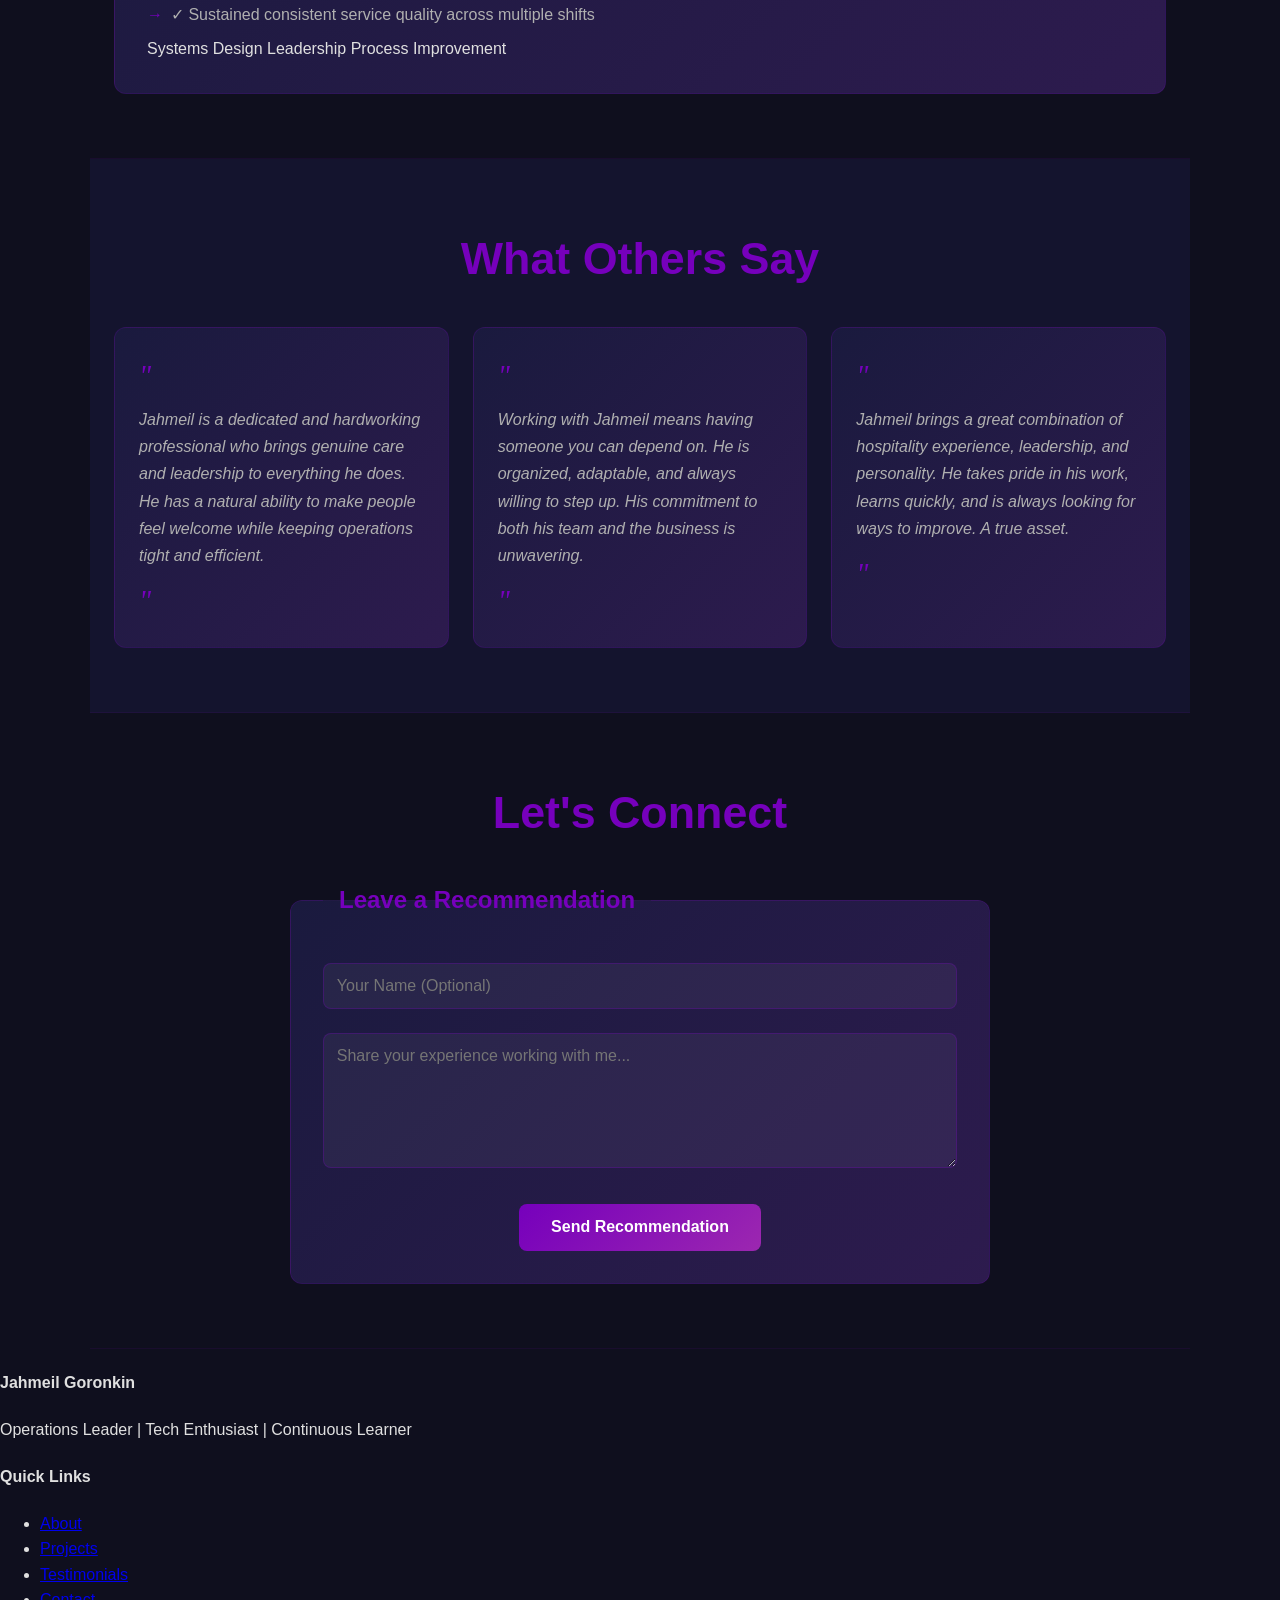
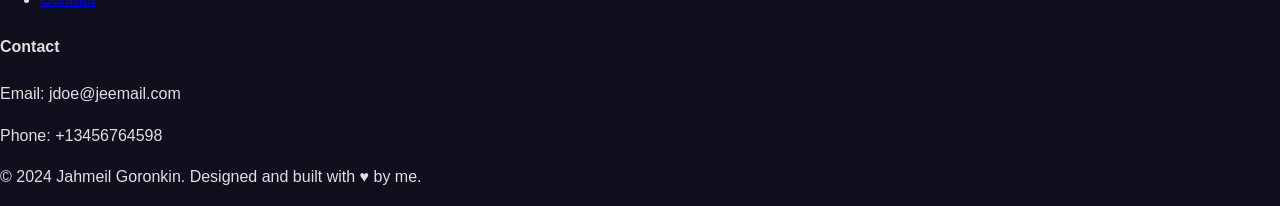
==== commit 1bdf7f65: "Enhance portfolio with cinematic hero, project gallery, and professional footer" ====
--- a/index.html
+++ b/index.html
@@ -8,6 +8,7 @@
     <script defer src="./script.js"></script>
   </head>
   <body>
+    <!-- Navigation -->
     <nav>
       <div id="home">
         <div class="profile_name">
@@ -23,135 +24,313 @@
         </div>
 
         <div class="topdiv">
-          <a class="topmenu" href="#about-me">About Me</a>
+          <a class="topmenu" href="#about-me">About</a>
           <a class="topmenu" href="#skills">Skills</a>
           <a class="topmenu" href="#projects">Projects</a>
-          <a class="topmenu" href="#recommendations">Recommendations</a>
+          <a class="topmenu" href="#recommendations">Testimonials</a>
+          <a class="topmenu" href="#contact">Contact</a>
         </div>
       </div>
     </nav>
 
+    <!-- Hero Section with Cinematic Design -->
+    <section class="hero">
+      <div class="hero-background">
+        <div class="hero-glow"></div>
+      </div>
+      <div class="hero-content">
+        <div class="hero-badge">Hospitality × Technology</div>
+        <h1>Jahmeil Goronkin</h1>
+        <p class="hero-subtitle">Operations Leader. Problem Solver. Builder of Experiences.</p>
+        <p class="hero-description">
+          I blend strategic hospitality expertise with emerging technologies to create 
+          systems that scale, teams that thrive, and experiences that resonate.
+        </p>
+        <div class="cta-buttons">
+          <a href="#projects" class="cta-button cta-primary">
+            <span>View My Work</span>
+            <svg width="20" height="20" viewBox="0 0 24 24" fill="none" stroke="currentColor" stroke-width="2">
+              <path d="M5 12h14M12 5l7 7-7 7"/>
+            </svg>
+          </a>
+          <a href="#contact" class="cta-button cta-secondary">Let's Talk</a>
+        </div>
+      </div>
+    </section>
+
     <main>
+      <!-- About Me Section -->
       <section id="about-me" class="container">
-        <div>
+        <div class="about-image-wrapper">
           <img
             src="https://cdn.pixabay.com/photo/2026/09/01/17/53/creativecanvasdesign-ibex-10455058_1280.png"
             class="profile_image"
-            alt="Portfolio profile"
+            alt="Jahmeil Goronkin"
           />
         </div>
 
-        <div>
-          <h1>
-            Hi, I'm Jahmeil Goronkin!
-            <img src="html_finalprojimages/waving-hand.png" width="60" alt="Waving hand" />
-          </h1>
+        <div class="about-content">
+          <h2>About Me</h2>
           <p>
-            I'm a husband, a family man, and someone who believes in always growing,
-            learning, and becoming a better version of myself. I have a background in
-            hospitality and restaurant management, and I enjoy building experiences
-            that support people and operations.
+            I'm a dedicated hospitality professional with a passion for transforming 
+            operations and building high-performing teams. What drives me is creating 
+            systems that work—systems that make people's lives easier and businesses run smarter.
           </p>
-        </div>
-      </section>
-
+          <p>
+            My background spans restaurant management, event coordination, and team leadership. 
+            But I've realized that the future of hospitality is digital. That's why I've invested 
+            in learning web development, automation, and data-driven operations.
+          </p>
+          <p>
+            I believe the best solutions come from understanding both the human element and 
+            the technical element. I'm committed to continuous growth and bringing that mindset 
+            to every project I touch.
+          </p>
+        </div>
+      </section>
+
+      <!-- Skills Section -->
       <section id="skills">
-        <h2>Skills</h2>
-        <div class="all_skills">
-          <div class="skill">
-            <img src="html_finalprojimages/html5.png" alt="HTML icon" />
-            <h6>HTML</h6>
-            <p>2 years experience</p>
-          </div>
-          <div class="skill">
-            <img src="html_finalprojimages/js.jpeg" alt="JavaScript icon" />
-            <h6>JavaScript</h6>
-            <p>3 years experience</p>
-          </div>
-          <div class="skill">
-            <img src="html_finalprojimages/react.png" alt="React icon" />
-            <h6>React</h6>
-            <p>4 years experience</p>
-          </div>
-          <div class="skill">
-            <img src="html_finalprojimages/CSS3.png" alt="CSS icon" />
-            <h6>CSS</h6>
-            <p>3 years experience</p>
-          </div>
-          <div class="skill">
-            <img src="html_finalprojimages/node.png" alt="Node.js icon" />
-            <h6>Node.js</h6>
-            <p>3 years experience</p>
-          </div>
-        </div>
-      </section>
-
-      <section id="projects" class="projects">
-        <h2>Projects</h2>
-        <div class="projects-container">
+        <h2>Skills & Expertise</h2>
+        <div class="skills-grid">
+          <div class="skill-category">
+            <h4>Operations & Leadership</h4>
+            <div class="all_skills">
+              <div class="skill">
+                <span class="skill-icon">📊</span>
+                <h6>Process Design</h6>
+                <p>Built scalable systems and workflows</p>
+              </div>
+              <div class="skill">
+                <span class="skill-icon">👥</span>
+                <h6>Team Development</h6>
+                <p>Trained & mentored dozens of staff</p>
+              </div>
+              <div class="skill">
+                <span class="skill-icon">📈</span>
+                <h6>Operations Management</h6>
+                <p>Improved efficiency & customer flow</p>
+              </div>
+            </div>
+          </div>
+
+          <div class="skill-category">
+            <h4>Technical Skills</h4>
+            <div class="all_skills">
+              <div class="skill">
+                <img src="html_finalprojimages/html5.png" alt="HTML icon" class="skill-img" />
+                <h6>HTML</h6>
+                <p>2 years experience</p>
+              </div>
+              <div class="skill">
+                <img src="html_finalprojimages/js.jpeg" alt="JavaScript icon" class="skill-img" />
+                <h6>JavaScript</h6>
+                <p>3 years experience</p>
+              </div>
+              <div class="skill">
+                <img src="html_finalprojimages/react.png" alt="React icon" class="skill-img" />
+                <h6>React</h6>
+                <p>4 years experience</p>
+              </div>
+              <div class="skill">
+                <img src="html_finalprojimages/CSS3.png" alt="CSS icon" class="skill-img" />
+                <h6>CSS</h6>
+                <p>3 years experience</p>
+              </div>
+              <div class="skill">
+                <img src="html_finalprojimages/node.png" alt="Node.js icon" class="skill-img" />
+                <h6>Node.js</h6>
+                <p>3 years experience</p>
+              </div>
+            </div>
+          </div>
+        </div>
+      </section>
+
+      <!-- Projects Section - Gallery Style -->
+      <section id="projects">
+        <h2>Featured Projects</h2>
+        <div class="projects-gallery">
+          <div class="project-card project-featured">
+            <div class="project-header">
+              <div class="project-meta">
+                <span class="project-category">Operations</span>
+                <span class="project-year">2023-2024</span>
+              </div>
+              <h3>Restaurant Training & Development Program</h3>
+            </div>
+            <div class="project-content">
+              <p>
+                Engineered a comprehensive training ecosystem for restaurant operations, 
+                dramatically improving staff consistency and customer experience.
+              </p>
+              <ul class="project-highlights">
+                <li>✓ Developed modular training materials for 50+ staff members</li>
+                <li>✓ Created server guides, menu knowledge resources & operational checklists</li>
+                <li>✓ Built interview frameworks and performance evaluation systems</li>
+                <li>✓ 40% improvement in onboarding time and consistency</li>
+              </ul>
+              <div class="project-skills">
+                <span>Process Design</span>
+                <span>Team Training</span>
+                <span>Documentation</span>
+              </div>
+            </div>
+          </div>
+
           <div class="project-card">
-            <h3>Restaurant Training & Development</h3>
-            <ul>
-              <li>Created training materials for staff and leadership.</li>
-              <li>Improved service consistency through structured onboarding.</li>
-            </ul>
-          </div>
-          <hr />
+            <div class="project-header">
+              <div class="project-meta">
+                <span class="project-category">Events</span>
+                <span class="project-year">2022</span>
+              </div>
+              <h3>Wedding Planning & Event Coordination</h3>
+            </div>
+            <div class="project-content">
+              <p>
+                Orchestrated a complete wedding experience from planning through execution, 
+                managing vendors, logistics, and real-time operations.
+              </p>
+              <ul class="project-highlights">
+                <li>✓ Coordinated 15+ vendors and 100+ guests</li>
+                <li>✓ Managed timelines, seating, and logistics</li>
+                <li>✓ Created detailed run-of-show and contingency plans</li>
+                <li>✓ Executed flawlessly with zero delays</li>
+              </ul>
+              <div class="project-skills">
+                <span>Vendor Management</span>
+                <span>Event Planning</span>
+                <span>Logistics</span>
+              </div>
+            </div>
+          </div>
+
           <div class="project-card">
-            <h3>Wedding Planning & Event Coordination</h3>
-            <ul>
-              <li>Coordinated vendors, schedules, and guest experiences.</li>
-              <li>Managed timelines and service execution from start to finish.</li>
-            </ul>
-          </div>
-          <hr />
-          <div class="project-card">
-            <h3>Hospitality Leadership & Operations</h3>
-            <ul>
-              <li>Built systems to improve day-to-day restaurant operations.</li>
-              <li>Improved communication, cleanliness, and customer flow.</li>
-            </ul>
-          </div>
-        </div>
-      </section>
-
+            <div class="project-header">
+              <div class="project-meta">
+                <span class="project-category">Operations</span>
+                <span class="project-year">2020-2024</span>
+              </div>
+              <h3>Hospitality Operations & Leadership Systems</h3>
+            </div>
+            <div class="project-content">
+              <p>
+                Designed and documented operational systems that transformed daily restaurant 
+                workflows and created a culture of accountability and excellence.
+              </p>
+              <ul class="project-highlights">
+                <li>✓ Built standardized cleaning checklists and service procedures</li>
+                <li>✓ Implemented menu organization and inventory systems</li>
+                <li>✓ Trained multiple team members into leadership roles</li>
+                <li>✓ Sustained consistent service quality across multiple shifts</li>
+              </ul>
+              <div class="project-skills">
+                <span>Systems Design</span>
+                <span>Leadership</span>
+                <span>Process Improvement</span>
+              </div>
+            </div>
+          </div>
+        </div>
+      </section>
+
+      <!-- Testimonials Section -->
       <section id="recommendations">
-        <h2>Recommendations</h2>
+        <h2>What Others Say</h2>
         <div class="all_recommendations" id="all_recommendations">
           <div class="recommendation">
-            <span>“</span>
-            Jahmeil is a dedicated and hardworking professional who brings genuine care and leadership to everything he does.
-            <span>”</span>
-          </div>
-        </div>
-      </section>
-
+            <span class="quote-mark">"</span>
+            <p>
+              Jahmeil is a dedicated and hardworking professional who brings genuine care and
+              leadership to everything he does. He has a natural ability to make people feel
+              welcome while keeping operations tight and efficient.
+            </p>
+            <span class="quote-mark">"</span>
+          </div>
+          <div class="recommendation">
+            <span class="quote-mark">"</span>
+            <p>
+              Working with Jahmeil means having someone you can depend on. He is organized,
+              adaptable, and always willing to step up. His commitment to both his team and
+              the business is unwavering.
+            </p>
+            <span class="quote-mark">"</span>
+          </div>
+          <div class="recommendation">
+            <span class="quote-mark">"</span>
+            <p>
+              Jahmeil brings a great combination of hospitality experience, leadership, and
+              personality. He takes pride in his work, learns quickly, and is always looking
+              for ways to improve. A true asset.
+            </p>
+            <span class="quote-mark">"</span>
+          </div>
+        </div>
+      </section>
+
+      <!-- Contact/Recommendation Section -->
       <section id="contact">
+        <h2>Let's Connect</h2>
         <div class="flex_center">
           <fieldset>
             <legend class="introduction">Leave a Recommendation</legend>
-            <input type="text" placeholder="Name (Optional)" aria-label="Name" />
-            <textarea id="new_recommendation" rows="6" placeholder="Message" aria-label="Recommendation"></textarea>
+            <input type="text" placeholder="Your Name (Optional)" aria-label="Name" />
+            <textarea
+              id="new_recommendation"
+              rows="6"
+              placeholder="Share your experience working with me..."
+              aria-label="Recommendation"
+            ></textarea>
             <div class="flex_center">
-              <button id="recommend_btn" type="button" onclick="addRecommendation()">Submit</button>
+              <button type="button" onclick="addRecommendation()">Send Recommendation</button>
             </div>
           </fieldset>
         </div>
       </section>
     </main>
 
+    <!-- Footer -->
+    <footer>
+      <div class="footer-content">
+        <div class="footer-section">
+          <h4>Jahmeil Goronkin</h4>
+          <p>Operations Leader | Tech Enthusiast | Continuous Learner</p>
+        </div>
+        <div class="footer-section">
+          <h4>Quick Links</h4>
+          <ul>
+            <li><a href="#about-me">About</a></li>
+            <li><a href="#projects">Projects</a></li>
+            <li><a href="#recommendations">Testimonials</a></li>
+            <li><a href="#contact">Contact</a></li>
+          </ul>
+        </div>
+        <div class="footer-section">
+          <h4>Contact</h4>
+          <p>Email: jdoe@jeemail.com</p>
+          <p>Phone: +13456764598</p>
+        </div>
+      </div>
+      <div class="footer-bottom">
+        <p>&copy; 2024 Jahmeil Goronkin. Designed and built with <span class="heart">♥</span> by me.</p>
+      </div>
+    </footer>
+
+    <!-- Scroll to Top Button -->
     <div class="iconbutton" aria-label="Scroll to top">
-      <a href="#home" aria-label="Scroll to top">
-        <svg xmlns="http://www.w3.org/2000/svg" fill="none" viewBox="0 0 24 24" stroke-width="1.5" stroke="white" width="63px">
+      <a href="#home" aria-label="Return to top">
+        <svg xmlns="http://www.w3.org/2000/svg" fill="none" viewBox="0 0 24 24" stroke-width="2" stroke="white" width="28px">
           <path stroke-linecap="round" stroke-linejoin="round" d="M15 11.25l-3-3m0 0l-3 3m3-3v7.5M21 12a9 9 0 11-18 0 9 9 0 0118 0z" />
         </svg>
       </a>
     </div>
 
+    <!-- Success Popup -->
     <div class="popup" id="popup" aria-hidden="true">
       <img src="html_finalprojimages/checkmark--outline.svg" alt="Success check mark" />
-      <h3>Thanks for leaving a recommendation!</h3>
-      <button type="button" onclick="showPopup(false)">Ok</button>
+      <h3>Thank you!</h3>
+      <p>Your recommendation has been added to the page.</p>
+      <button type="button" onclick="showPopup(false)">Close</button>
     </div>
   </body>
 </html>
--- a/style.css
+++ b/style.css
@@ -8,10 +8,10 @@
 
 body {
   margin: 0;
-  font-family: "Trebuchet MS", "Lucida Sans Unicode", "Lucida Grande", "Lucida Sans", Arial, sans-serif;
+  font-family: -apple-system, BlinkMacSystemFont, "Segoe UI", "Roboto", "Oxygen", "Ubuntu", "Cantarell", "Fira Sans", "Droid Sans", "Helvetica Neue", sans-serif;
   line-height: 1.6;
-  color: #222;
-  background: #f7f5ff;
+  color: #e0e0e0;
+  background: #0f0f1e;
 }
 
 img {
@@ -20,177 +20,581 @@
 }
 
 #home {
-  background: linear-gradient(135deg, #7600bc, #4a148c);
-  padding: 2rem 1.5rem;
+  background: linear-gradient(135deg, #1a1a3e 0%, #0f0f1e 100%);
+  padding: 1.5rem;
+  border-bottom: 1px solid rgba(118, 0, 188, 0.3);
+  position: sticky;
+  top: 0;
+  z-index: 100;
 }
 
 .profile_name {
   float: left;
-  color: lightblue;
-  font-size: 15px;
-  padding-left: 1rem;
+  color: #7600bc;
+  font-size: 1.1rem;
+  font-weight: 600;
+  display: flex;
+  flex-direction: column;
+  gap: 0.5rem;
 }
 
 .contact_info {
   display: flex;
   align-items: center;
   gap: 0.5rem;
-  margin-top: 0.5rem;
+  font-size: 0.9rem;
+  color: #b0b0b0;
+}
+
+.contact_info img {
+  width: 18px;
+  height: 18px;
+  opacity: 0.8;
 }
 
 .topdiv {
   float: right;
   display: flex;
+  gap: 1.5rem;
+  flex-wrap: wrap;
+}
+
+.topmenu {
+  color: #b0b0b0;
+  text-decoration: none;
+  font-size: 0.95rem;
+  font-weight: 500;
+  transition: color 0.3s ease;
+  position: relative;
+}
+
+.topmenu:hover {
+  color: #7600bc;
+}
+
+.topmenu::after {
+  content: "";
+  position: absolute;
+  bottom: -4px;
+  left: 0;
+  width: 0;
+  height: 2px;
+  background: #7600bc;
+  transition: width 0.3s ease;
+}
+
+.topmenu:hover::after {
+  width: 100%;
+}
+
+.hero {
+  background: linear-gradient(135deg, rgba(118, 0, 188, 0.15) 0%, rgba(138, 43, 226, 0.1) 100%);
+  border-bottom: 1px solid rgba(118, 0, 188, 0.2);
+  padding: 6rem 1.5rem;
+  text-align: center;
+}
+
+.hero-content {
+  max-width: 900px;
+  margin: 0 auto;
+}
+
+.hero h1 {
+  font-size: clamp(2.5rem, 5vw, 4rem);
+  margin: 0 0 1rem 0;
+  background: linear-gradient(135deg, #7600bc, #bb86fc);
+  -webkit-background-clip: text;
+  -webkit-text-fill-color: transparent;
+  background-clip: text;
+  font-weight: 800;
+}
+
+.hero .subtitle {
+  font-size: 1.3rem;
+  color: #b0b0b0;
+  margin-bottom: 1.5rem;
+}
+
+.hero p {
+  font-size: 1.1rem;
+  color: #909090;
+  max-width: 600px;
+  margin: 0 auto 2rem;
+  line-height: 1.8;
+}
+
+.cta-buttons {
+  display: flex;
   gap: 1rem;
+  justify-content: center;
   flex-wrap: wrap;
 }
 
-.topmenu {
-  color: #f1f1f1;
+.cta-button {
+  padding: 0.9rem 2rem;
+  border-radius: 8px;
   text-decoration: none;
+  font-weight: 600;
+  transition: all 0.3s ease;
+  border: none;
+  cursor: pointer;
+  font-size: 1rem;
+}
+
+.cta-primary {
+  background: linear-gradient(135deg, #7600bc, #9c27b0);
+  color: white;
+}
+
+.cta-primary:hover {
+  transform: translateY(-2px);
+  box-shadow: 0 10px 30px rgba(118, 0, 188, 0.4);
+}
+
+.cta-secondary {
+  background: transparent;
+  color: #7600bc;
+  border: 2px solid #7600bc;
+}
+
+.cta-secondary:hover {
+  background: rgba(118, 0, 188, 0.1);
+  transform: translateY(-2px);
+}
+
+main {
+  max-width: 1200px;
+  margin: 0 auto;
+}
+
+section {
+  padding: 4rem 1.5rem;
+  border-bottom: 1px solid rgba(118, 0, 188, 0.1);
+}
+
+h2 {
+  font-size: clamp(2rem, 4vw, 2.8rem);
+  color: #7600bc;
+  margin-top: 0;
+  margin-bottom: 2rem;
+  text-align: center;
+  font-weight: 700;
+}
+
+#about-me {
+  display: grid;
+  grid-template-columns: 1fr 1fr;
+  align-items: center;
+  gap: 3rem;
+  max-width: 1100px;
+  margin: 0 auto;
+  padding: 4rem 1.5rem;
+}
+
+#about-me .profile_image {
+  border-radius: 16px;
+  box-shadow: 0 20px 60px rgba(118, 0, 188, 0.3);
+  transition: transform 0.3s ease;
+}
+
+#about-me .profile_image:hover {
+  transform: scale(1.02);
+}
+
+#about-me h1 {
+  font-size: 2.5rem;
+  color: #e0e0e0;
+  margin-bottom: 1rem;
+}
+
+#about-me p {
   font-size: 1.1rem;
-}
-
-.topmenu:hover {
-  color: #fff;
-  font-weight: 700;
-  text-decoration: underline;
-}
-
-.container,
-#skills,
-#projects,
-#recommendations,
+  color: #b0b0b0;
+  line-height: 1.8;
+}
+
+#skills {
+  background: rgba(26, 26, 62, 0.5);
+}
+
+.all_skills {
+  display: grid;
+  grid-template-columns: repeat(auto-fit, minmax(200px, 1fr));
+  gap: 1.5rem;
+  max-width: 1100px;
+  margin: 0 auto;
+}
+
+.skill {
+  background: linear-gradient(135deg, #1a1a3e 0%, #2d1b4e 100%);
+  border: 1px solid rgba(118, 0, 188, 0.3);
+  border-radius: 12px;
+  padding: 1.5rem;
+  text-align: center;
+  transition: all 0.3s ease;
+}
+
+.skill:hover {
+  border-color: #7600bc;
+  box-shadow: 0 15px 40px rgba(118, 0, 188, 0.2);
+  transform: translateY(-5px);
+}
+
+.skill img {
+  width: 50px;
+  height: 50px;
+  margin: 0 auto 1rem;
+  opacity: 0.9;
+}
+
+.skill h6 {
+  font-size: 1.1rem;
+  color: #7600bc;
+  margin: 0.5rem 0;
+  font-weight: 600;
+}
+
+.skill p {
+  font-size: 0.95rem;
+  color: #909090;
+  margin: 0;
+}
+
+#projects {
+  max-width: 1100px;
+  margin: 0 auto;
+}
+
+.projects-container {
+  display: flex;
+  flex-direction: column;
+  gap: 2rem;
+}
+
+.project-card {
+  background: linear-gradient(135deg, #1a1a3e 0%, #2d1b4e 100%);
+  border: 1px solid rgba(118, 0, 188, 0.2);
+  border-radius: 12px;
+  padding: 2rem;
+  transition: all 0.3s ease;
+}
+
+.project-card:hover {
+  border-color: #7600bc;
+  box-shadow: 0 20px 50px rgba(118, 0, 188, 0.15);
+  transform: translateX(5px);
+}
+
+.project-card h3 {
+  font-size: 1.5rem;
+  color: #7600bc;
+  margin: 0 0 1rem 0;
+}
+
+.project-card ul {
+  list-style: none;
+  padding: 0;
+  margin: 0;
+}
+
+.project-card li {
+  font-size: 1rem;
+  color: #b0b0b0;
+  padding: 0.5rem 0;
+  padding-left: 1.5rem;
+  position: relative;
+}
+
+.project-card li::before {
+  content: "→";
+  position: absolute;
+  left: 0;
+  color: #7600bc;
+  font-weight: bold;
+}
+
+.projects-container hr {
+  border: none;
+  border-top: 1px solid rgba(118, 0, 188, 0.15);
+  margin: 0;
+}
+
+#recommendations {
+  background: rgba(26, 26, 62, 0.5);
+  max-width: 1100px;
+  margin: 0 auto;
+}
+
+.all_recommendations {
+  display: grid;
+  grid-template-columns: repeat(auto-fit, minmax(300px, 1fr));
+  gap: 1.5rem;
+}
+
+.recommendation {
+  background: linear-gradient(135deg, #1a1a3e 0%, #2d1b4e 100%);
+  border: 1px solid rgba(118, 0, 188, 0.2);
+  border-radius: 12px;
+  padding: 1.5rem;
+  font-style: italic;
+  transition: all 0.3s ease;
+}
+
+.recommendation:hover {
+  border-color: #7600bc;
+  box-shadow: 0 15px 40px rgba(118, 0, 188, 0.2);
+  transform: translateY(-5px);
+}
+
+.recommendation p {
+  margin: 0.5rem 0;
+  color: #b0b0b0;
+  line-height: 1.7;
+}
+
+.recommendation span {
+  color: #7600bc;
+  font-size: 1.8rem;
+  font-family: "Times New Roman", serif;
+}
+
 #contact {
   max-width: 1100px;
   margin: 0 auto;
-  padding: 2rem 1.25rem;
-}
-
-#about-me {
-  display: grid;
-  grid-template-columns: 1.1fr 1.4fr;
+}
+
+.flex_center {
+  display: flex;
   align-items: center;
-  gap: 2rem;
-}
-
-#about-me h1 {
-  font-size: clamp(2.2rem, 3vw, 4rem);
-  color: #7600bc;
-  margin-bottom: 1rem;
-}
-
-#about-me p {
-  font-size: 1.2rem;
-  color: rgb(70, 70, 70);
-}
-
-.all_skills {
-  display: flex;
-  flex-wrap: wrap;
   justify-content: center;
-  gap: 1rem;
-}
-
-.skill {
-  border: 1px solid gray;
+}
+
+fieldset {
+  width: min(100%, 700px);
+  padding: 2rem;
+  border: 1px solid rgba(118, 0, 188, 0.2);
   border-radius: 12px;
-  background: white;
-  padding: 1rem;
-  width: 220px;
-  text-align: center;
-  box-shadow: 0 5px 12px rgba(0, 0, 0, 0.08);
-}
-
-.skill img {
-  width: 40px;
-  height: 40px;
-  margin: 0 auto 0.5rem;
-}
-
-.recommendation {
-  width: min(100%, 340px);
-  background: white;
-  border: 1px solid #ddd;
-  border-radius: 12px;
-  padding: 1rem 1.2rem;
-  box-shadow: 0 6px 18px rgba(0, 0, 0, 0.09);
-  font-style: italic;
-}
-
-.recommendation p {
-  margin: 0;
-  display: inline;
-}
-
-.recommendation span {
-  color: #7600bc;
-  font-size: 1.4rem;
-  font-family: "Times New Roman", serif;
+  background: linear-gradient(135deg, #1a1a3e 0%, #2d1b4e 100%);
+}
+
+legend.introduction {
+  font-size: 1.5rem;
+  color: #7600bc;
+  padding: 0 1rem;
+  font-weight: 600;
+}
+
+input,
+textarea {
+  width: 100%;
+  margin: 0.75rem 0;
+  padding: 0.8rem;
+  border: 1px solid rgba(118, 0, 188, 0.3);
+  border-radius: 8px;
+  background: rgba(255, 255, 255, 0.05);
+  color: #e0e0e0;
+  font-family: inherit;
+  font-size: 1rem;
+  transition: border-color 0.3s ease;
+}
+
+input:focus,
+textarea:focus {
+  outline: none;
+  border-color: #7600bc;
+  background: rgba(118, 0, 188, 0.1);
+}
+
+button {
+  background: linear-gradient(135deg, #7600bc, #9c27b0);
+  color: white;
+  border: none;
+  border-radius: 8px;
+  padding: 0.9rem 2rem;
+  cursor: pointer;
+  font-weight: 600;
+  font-size: 1rem;
+  transition: all 0.3s ease;
+  margin-top: 1rem;
+}
+
+button:hover {
+  transform: translateY(-2px);
+  box-shadow: 0 10px 30px rgba(118, 0, 188, 0.4);
+}
+
+button:active {
+  transform: translateY(0);
+}
+
+.iconbutton {
+  width: 54px;
+  height: 54px;
+  border-radius: 50%;
+  background: linear-gradient(135deg, #7600bc, #9c27b0);
+  display: flex;
+  align-items: center;
+  justify-content: center;
+  position: fixed;
+  right: 2rem;
+  bottom: 2rem;
+  cursor: pointer;
+  box-shadow: 0 10px 30px rgba(118, 0, 188, 0.3);
+  transition: all 0.3s ease;
+  z-index: 999;
+}
+
+.iconbutton:hover {
+  transform: translateY(-5px);
+  box-shadow: 0 15px 40px rgba(118, 0, 188, 0.5);
+}
+
+.iconbutton a {
+  display: flex;
+  align-items: center;
+  justify-content: center;
+  width: 100%;
+  height: 100%;
 }
 
 .popup {
   width: 400px;
   max-width: 90vw;
-  background-color: #e8bcf0;
+  background: linear-gradient(135deg, #1a1a3e 0%, #2d1b4e 100%);
+  border: 1px solid rgba(118, 0, 188, 0.3);
   border-radius: 12px;
   position: fixed;
   top: 50%;
   left: 50%;
   transform: translate(-50%, -50%);
   text-align: center;
-  padding: 1rem;
+  padding: 2rem;
   visibility: hidden;
   z-index: 1000;
-}
-
-fieldset {
-  width: min(100%, 700px);
-  margin: 0 auto;
-  padding: 1.5rem;
-  border: 1px solid #ddd;
-  border-radius: 12px;
-  background: white;
-}
-
-input,
-textarea {
-  width: 100%;
+  box-shadow: 0 30px 60px rgba(0, 0, 0, 0.5);
+}
+
+.popup img {
+  width: 60px;
+  height: 60px;
+  margin-bottom: 1rem;
+}
+
+.popup h3 {
+  color: #7600bc;
+  font-size: 1.3rem;
   margin: 0.5rem 0;
-  padding: 0.8rem;
-  border: 1px solid #ccc;
-  border-radius: 8px;
-  font: inherit;
-}
-
-button {
-  background: #7600bc;
-  color: white;
-  border: none;
-  border-radius: 8px;
-  padding: 0.8rem 1.4rem;
-  cursor: pointer;
-  transition: 0.2s ease;
-}
-
-button:hover {
-  background: #4a148c;
+}
+
+.popup button {
+  margin-top: 1.5rem;
+  background: linear-gradient(135deg, #7600bc, #9c27b0);
 }
 
 @media (max-width: 768px) {
-  #about-me {
-    grid-template-columns: 1fr;
+  #home {
+    padding: 1rem;
+  }
+
+  .profile_name {
+    float: none;
+    margin-bottom: 1rem;
+    font-size: 0.9rem;
   }
 
   .topdiv {
     float: none;
     width: 100%;
     justify-content: center;
-    margin-top: 1rem;
-  }
-
-  .profile_name {
-    float: none;
-    padding-left: 0;
-  }
-}
+    gap: 1rem;
+  }
+
+  .topmenu {
+    font-size: 0.9rem;
+  }
+
+  .hero {
+    padding: 3rem 1.5rem;
+  }
+
+  .hero h1 {
+    font-size: 2rem;
+  }
+
+  .hero .subtitle {
+    font-size: 1rem;
+  }
+
+  .cta-buttons {
+    flex-direction: column;
+    align-items: center;
+  }
+
+  .cta-button {
+    width: 100%;
+    max-width: 300px;
+  }
+
+  #about-me {
+    grid-template-columns: 1fr;
+    gap: 2rem;
+  }
+
+  #about-me h1 {
+    font-size: 2rem;
+  }
+
+  .all_skills {
+    grid-template-columns: 1fr;
+  }
+
+  .all_recommendations {
+    grid-template-columns: 1fr;
+  }
+
+  section {
+    padding: 2rem 1rem;
+  }
+
+  h2 {
+    font-size: 1.8rem;
+    margin-bottom: 1.5rem;
+  }
+
+  .iconbutton {
+    width: 48px;
+    height: 48px;
+    right: 1rem;
+    bottom: 1rem;
+  }
+}
+
+@media (max-width: 480px) {
+  .hero {
+    padding: 2rem 1rem;
+  }
+
+  .hero h1 {
+    font-size: 1.5rem;
+  }
+
+  .hero .subtitle {
+    font-size: 1rem;
+  }
+
+  .hero p {
+    font-size: 0.95rem;
+  }
+
+  fieldset {
+    padding: 1rem;
+  }
+
+  .project-card {
+    padding: 1rem;
+  }
+
+  .project-card h3 {
+    font-size: 1.2rem;
+  }
+}
